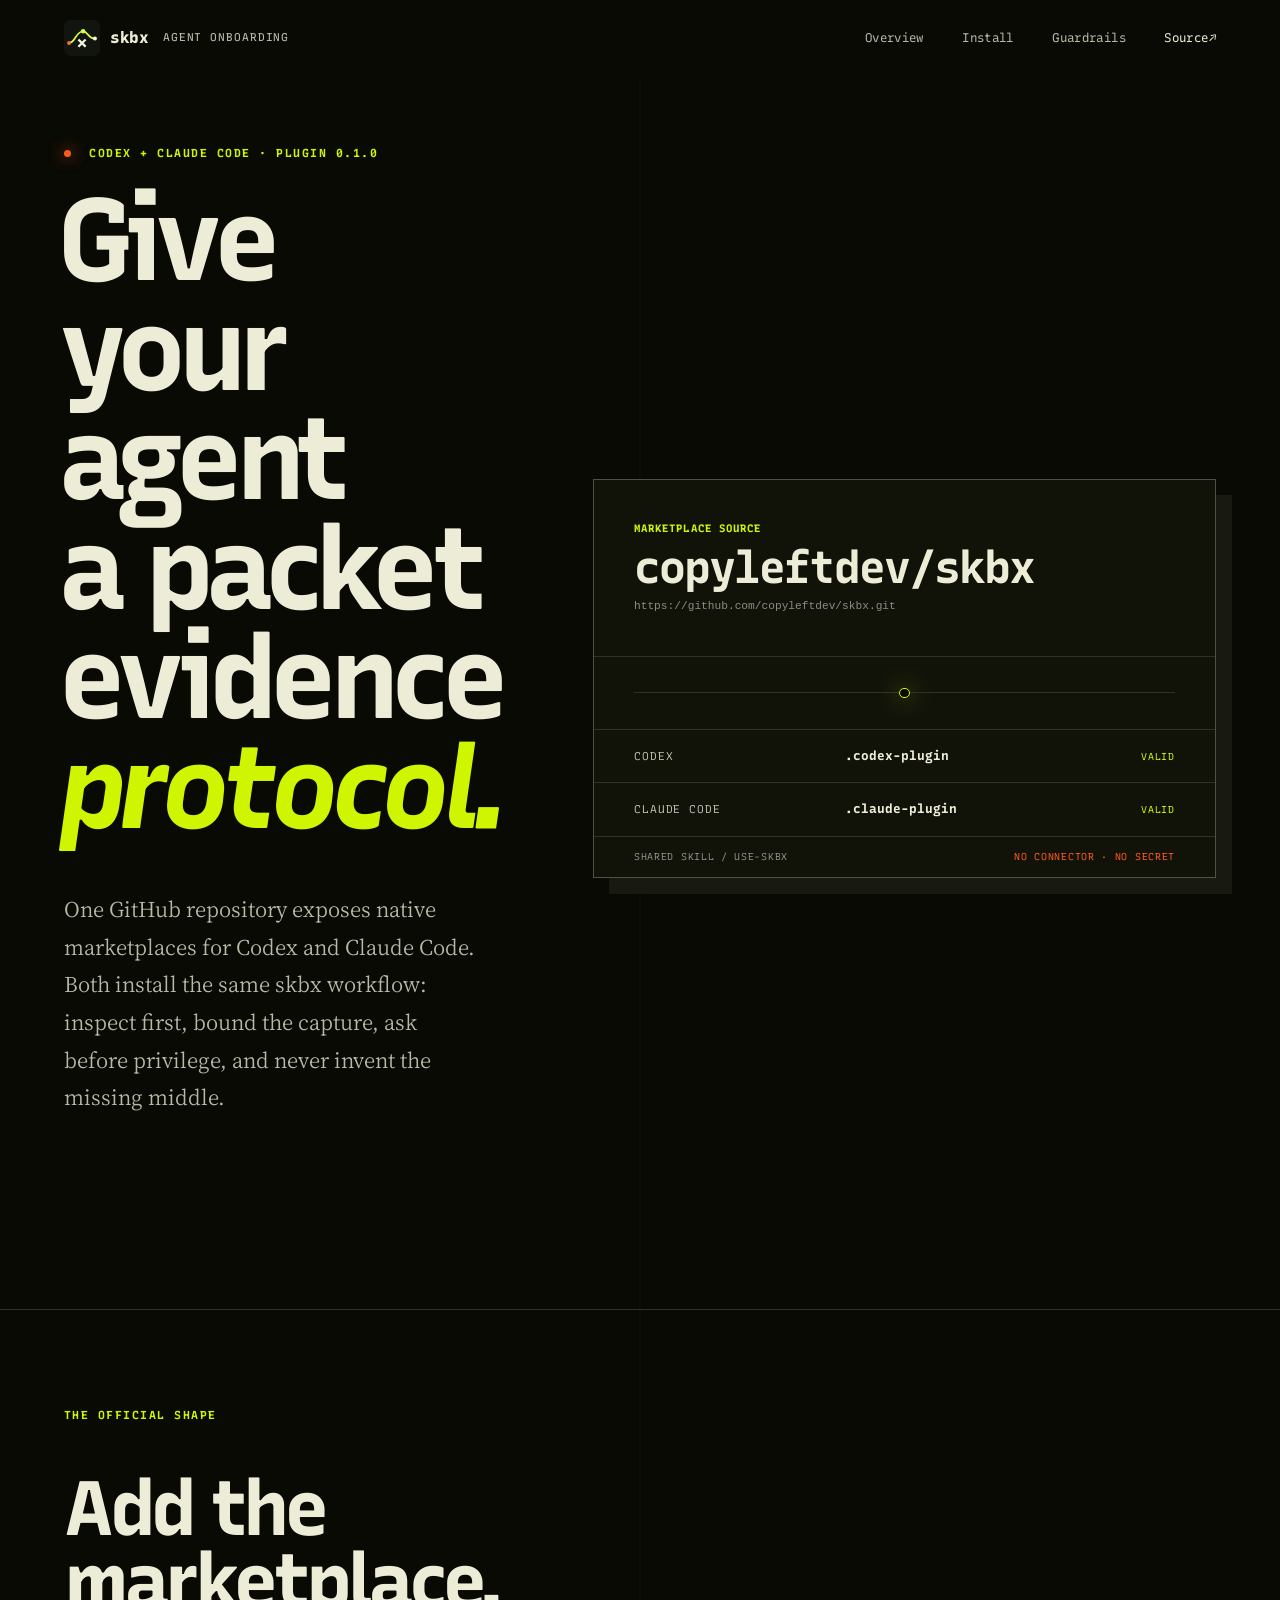
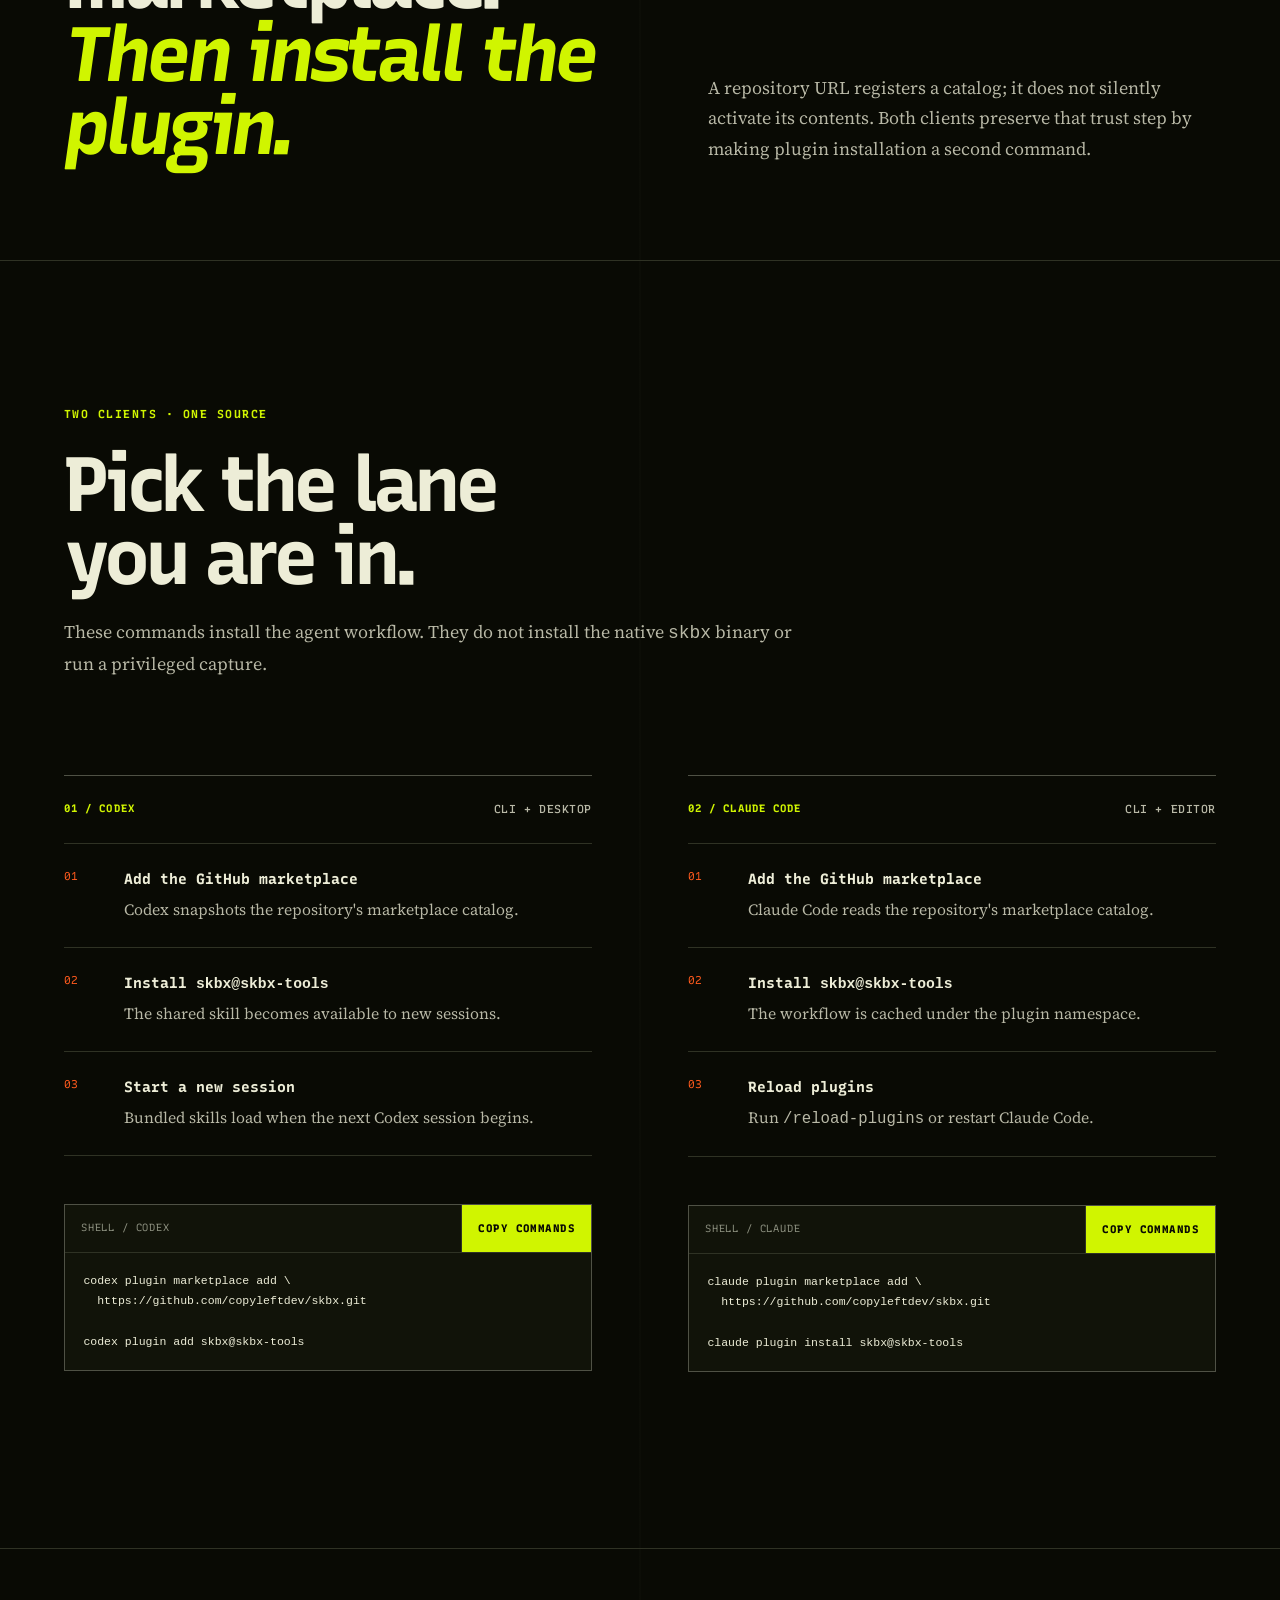
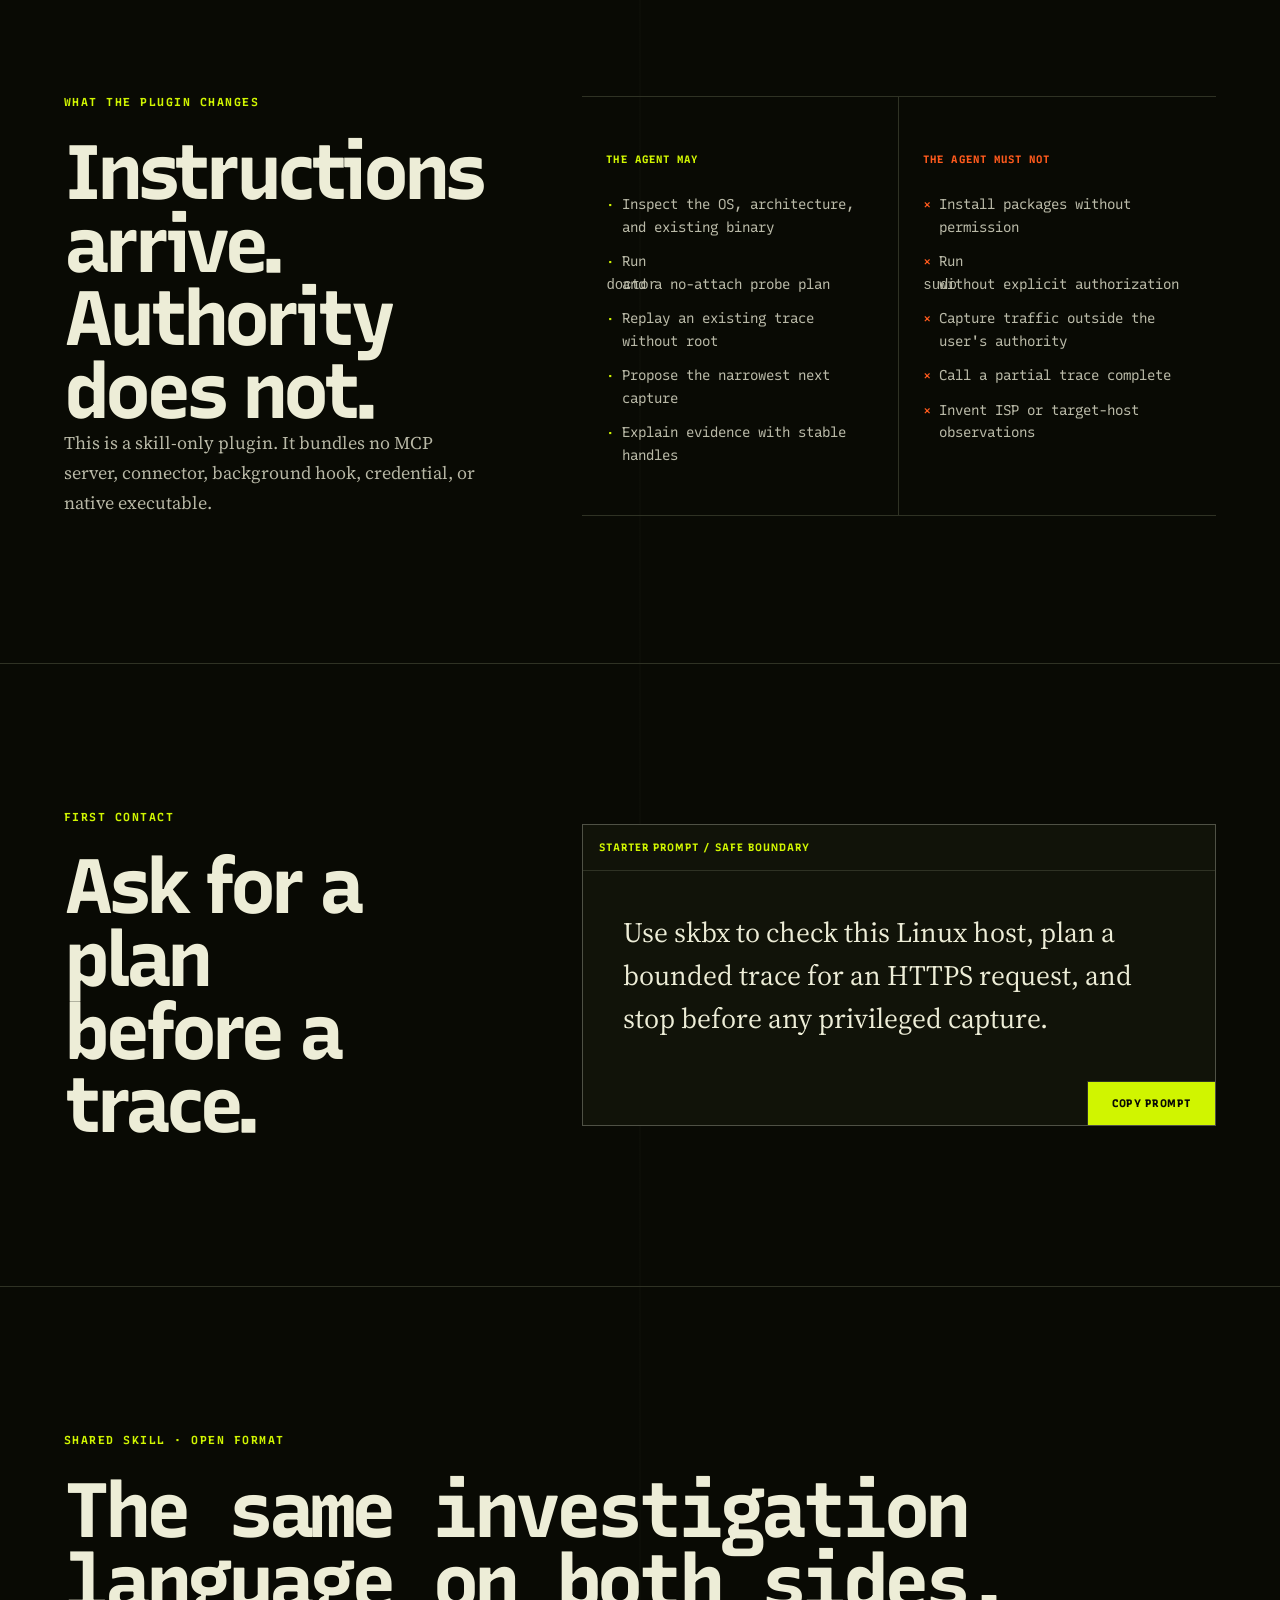
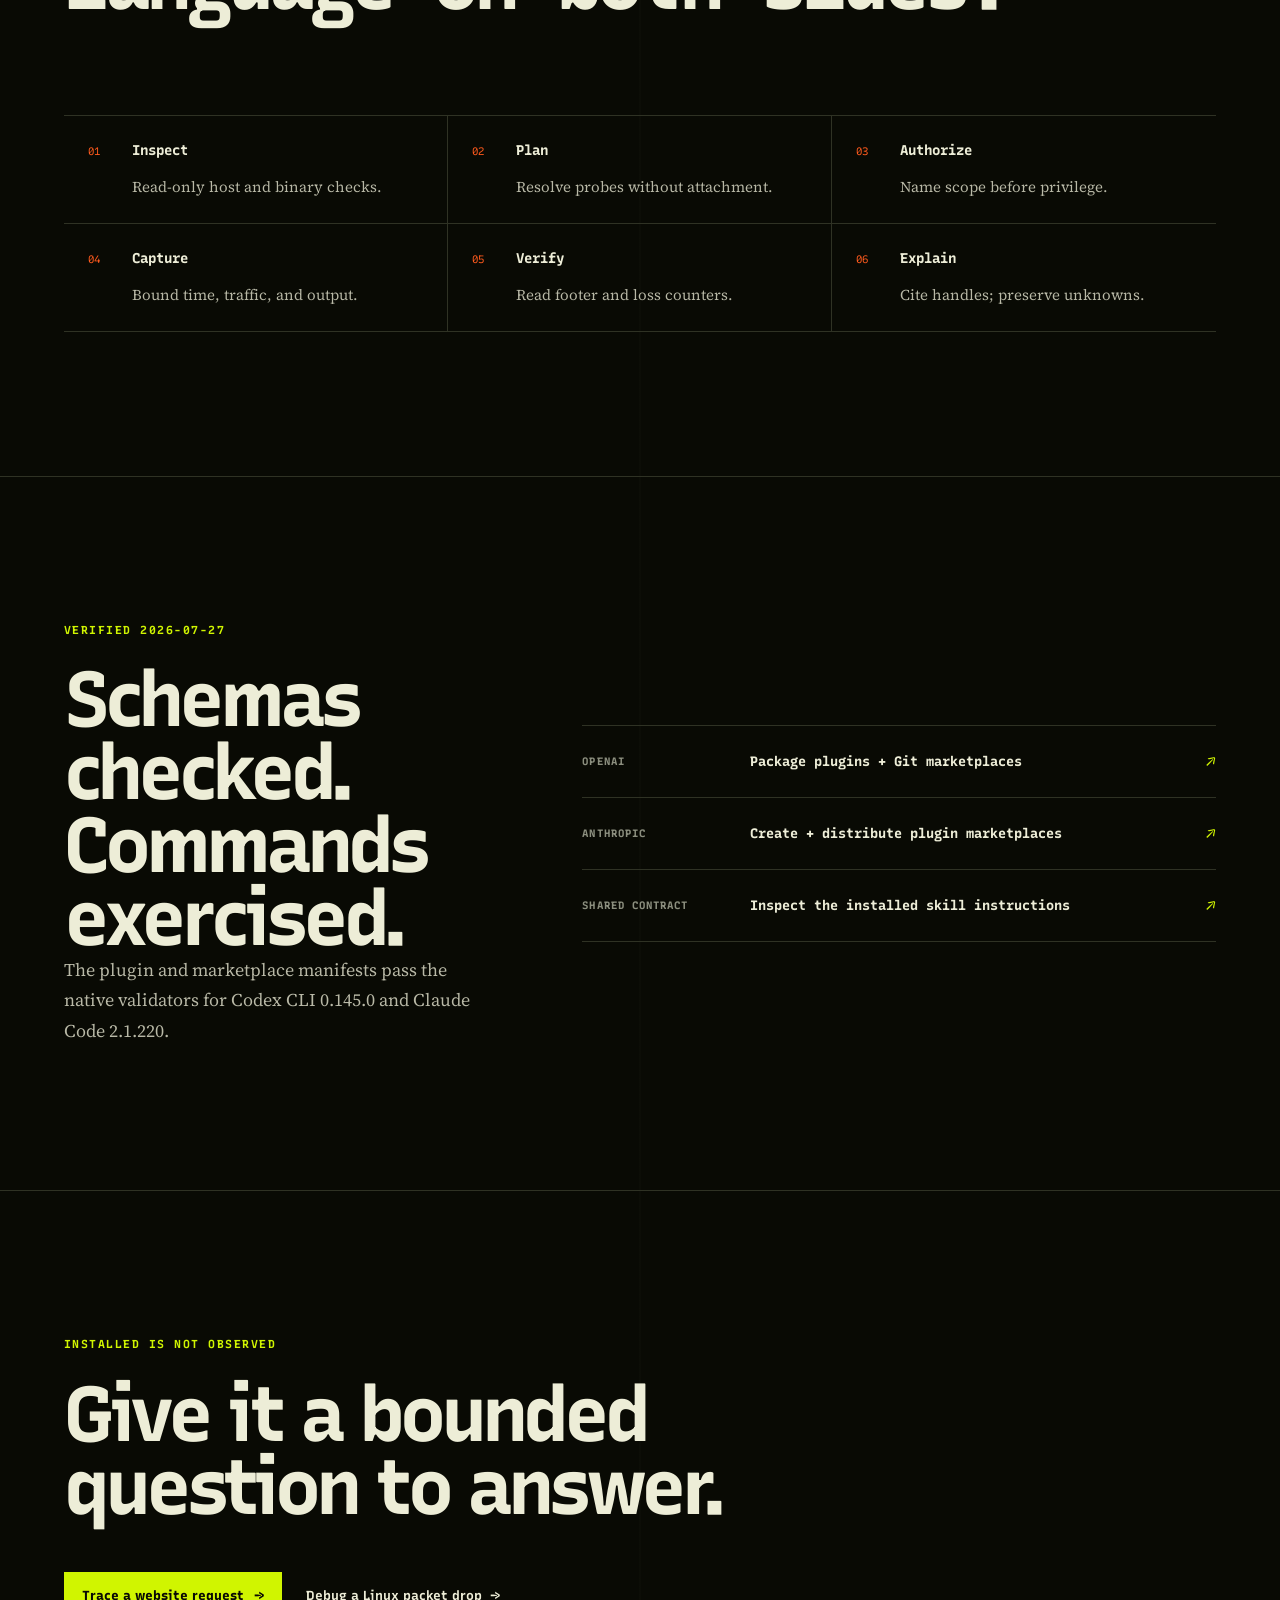
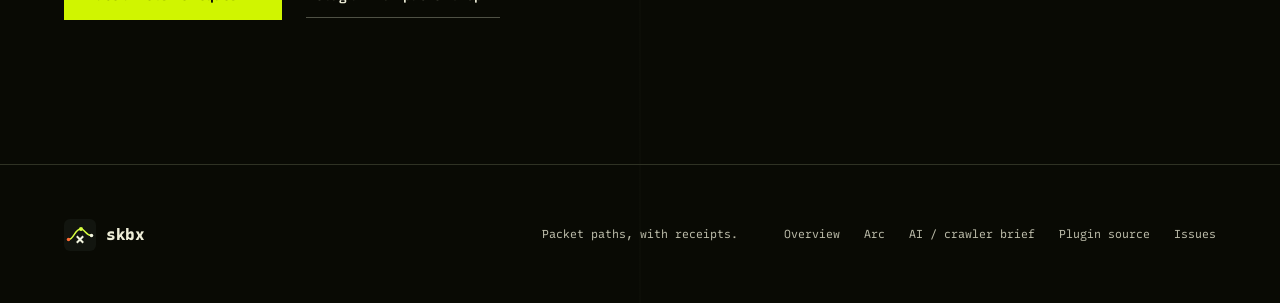
==== docs/agents.html @ 9c994c91 "Add Codex and Claude agent onboarding" ====
<!DOCTYPE html>
<html lang="en">
<head>
  <meta charset="utf-8">
  <meta name="viewport" content="width=device-width, initial-scale=1, viewport-fit=cover">
  <meta name="theme-color" content="#12150f">
  <meta name="description" content="Install the skbx packet-evidence plugin for Codex or Claude Code from one GitHub marketplace, then give your agent a safe Linux packet-tracing workflow.">
  <meta name="robots" content="index, follow, max-image-preview:large, max-snippet:-1, max-video-preview:-1">
  <meta name="author" content="copyleftdev">
  <meta property="og:title" content="Install skbx for Codex and Claude Code">
  <meta property="og:description" content="One GitHub source, two verified plugin manifests, and one rule: AI explains packet evidence—it never invents it.">
  <meta property="og:type" content="website">
  <meta property="og:url" content="https://copyleftdev.github.io/skbx/agents.html">
  <meta property="og:site_name" content="skbx">
  <meta property="og:locale" content="en_US">
  <meta property="og:image" content="https://copyleftdev.github.io/skbx/assets/skbx-social-card.png">
  <meta property="og:image:width" content="1200">
  <meta property="og:image:height" content="630">
  <meta property="og:image:alt" content="skbx packet flight recorder route through Linux kernel hooks">
  <meta name="twitter:card" content="summary_large_image">
  <meta name="twitter:title" content="Install skbx for Codex and Claude Code">
  <meta name="twitter:description" content="Give your coding agent a bounded, evidence-first Linux packet tracing workflow.">
  <meta name="twitter:image" content="https://copyleftdev.github.io/skbx/assets/skbx-social-card.png">
  <meta name="twitter:image:alt" content="skbx packet flight recorder route through Linux kernel hooks">
  <link rel="canonical" href="https://copyleftdev.github.io/skbx/agents.html">
  <link rel="icon" href="assets/skbx-flight-mark.svg" type="image/svg+xml">
  <link rel="preconnect" href="https://fonts.googleapis.com">
  <link rel="preconnect" href="https://fonts.gstatic.com" crossorigin>
  <link rel="preload" as="style" href="https://fonts.googleapis.com/css2?family=Recursive:slnt,wght@-15..0,300..1000&amp;family=Source+Serif+4:opsz,wght@8..60,300..900&amp;display=swap">
  <link href="https://fonts.googleapis.com/css2?family=Recursive:slnt,wght@-15..0,300..1000&amp;family=Source+Serif+4:opsz,wght@8..60,300..900&amp;display=swap" rel="stylesheet" media="print" onload="this.media='all'">
  <noscript><link href="https://fonts.googleapis.com/css2?family=Recursive:slnt,wght@-15..0,300..1000&amp;family=Source+Serif+4:opsz,wght@8..60,300..900&amp;display=swap" rel="stylesheet"></noscript>
  <link rel="stylesheet" href="styles.css">
  <script src="site.js" defer></script>
  <script type="application/ld+json">
  {
    "@context": "https://schema.org",
    "@graph": [
      {
        "@type": "WebPage",
        "@id": "https://copyleftdev.github.io/skbx/agents.html#webpage",
        "url": "https://copyleftdev.github.io/skbx/agents.html",
        "name": "Install skbx for Codex and Claude Code",
        "description": "Official onboarding commands for installing the skbx evidence-first Linux packet tracing plugin from its GitHub marketplace.",
        "inLanguage": "en",
        "isPartOf": {
          "@id": "https://copyleftdev.github.io/skbx/#webpage"
        },
        "about": {
          "@id": "https://copyleftdev.github.io/skbx/agents.html#plugin"
        }
      },
      {
        "@type": ["SoftwareApplication", "SoftwareSourceCode"],
        "@id": "https://copyleftdev.github.io/skbx/agents.html#plugin",
        "name": "skbx agent plugin",
        "softwareVersion": "0.1.0",
        "applicationCategory": "DeveloperApplication",
        "applicationSubCategory": "Agent skill for Linux packet-path investigation",
        "operatingSystem": "Codex CLI or Claude Code",
        "codeRepository": "https://github.com/copyleftdev/skbx",
        "downloadUrl": "https://github.com/copyleftdev/skbx",
        "installUrl": "https://copyleftdev.github.io/skbx/agents.html#install",
        "license": "https://github.com/copyleftdev/skbx/blob/main/LICENSE",
        "isAccessibleForFree": true,
        "description": "A shared agent skill packaged with native Codex and Claude Code plugin manifests. It guides safe skbx installation, preflight, bounded capture, reliability review, replay, and evidence explanation.",
        "featureList": [
          "Codex marketplace manifest",
          "Claude Code marketplace manifest",
          "Shared open-format agent skill",
          "Read-only host preflight before installation or attachment",
          "Explicit approval before privileged packet capture",
          "Observed, correlated, candidate, and unknown evidence language"
        ]
      },
      {
        "@type": "BreadcrumbList",
        "itemListElement": [
          {
            "@type": "ListItem",
            "position": 1,
            "name": "skbx",
            "item": "https://copyleftdev.github.io/skbx/"
          },
          {
            "@type": "ListItem",
            "position": 2,
            "name": "Agent onboarding",
            "item": "https://copyleftdev.github.io/skbx/agents.html"
          }
        ]
      }
    ]
  }
  </script>
  <title>Install skbx for Codex and Claude Code</title>
</head>
<body class="onboard-page">
  <a class="skip-link" href="#onboard-main">Skip to agent onboarding</a>

  <header class="site-header onboard-header" data-header>
    <a class="brand" href="./">
      <img src="assets/skbx-flight-mark.svg" alt="" width="36" height="36">
      <span>skbx</span>
      <span class="brand-state">agent onboarding</span>
    </a>
    <nav aria-label="Agent onboarding navigation">
      <a href="./">Overview</a>
      <a href="#install">Install</a>
      <a href="#guardrails">Guardrails</a>
      <a class="nav-github" href="https://github.com/copyleftdev/skbx/tree/main/plugins/skbx">Source <span aria-hidden="true">↗</span></a>
    </nav>
  </header>

  <main id="onboard-main">
    <section class="onboard-hero" aria-labelledby="onboard-title">
      <div class="onboard-hero-copy">
        <p class="eyebrow reveal" style="--i: 0">
          <span class="signal-dot"></span>
          Codex + Claude Code · plugin 0.1.0
        </p>
        <h1 id="onboard-title" class="reveal" style="--i: 1">
          Give your agent<br>
          a packet evidence<br>
          <em>protocol.</em>
        </h1>
        <p class="onboard-deck reveal" style="--i: 2">
          One GitHub repository exposes native marketplaces for Codex and
          Claude Code. Both install the same skbx workflow: inspect first,
          bound the capture, ask before privilege, and never invent the
          missing middle.
        </p>
        <div class="onboard-hero-actions reveal" style="--i: 3">
          <a class="primary-link" href="#install">Choose your agent <span aria-hidden="true">↓</span></a>
          <a class="text-link" href="#verified">See what was verified <span aria-hidden="true">→</span></a>
        </div>
      </div>

      <div class="agent-handshake reveal" style="--i: 4" aria-label="Plugin route from GitHub to Codex and Claude Code">
        <div class="handshake-source">
          <span>MARKETPLACE SOURCE</span>
          <strong>copyleftdev/skbx</strong>
          <code>https://github.com/copyleftdev/skbx.git</code>
        </div>
        <div class="handshake-route" aria-hidden="true">
          <span></span>
          <i></i>
          <span></span>
        </div>
        <div class="handshake-targets">
          <div>
            <span>CODEX</span>
            <strong>.codex-plugin</strong>
            <small>VALID</small>
          </div>
          <div>
            <span>CLAUDE CODE</span>
            <strong>.claude-plugin</strong>
            <small>VALID</small>
          </div>
        </div>
        <footer>
          <span>shared skill / use-skbx</span>
          <span>no connector · no secret</span>
        </footer>
      </div>
    </section>

    <section class="onboard-verdict" aria-labelledby="onboard-verdict-title">
      <p class="section-kicker">The official shape</p>
      <h2 id="onboard-verdict-title">Add the marketplace.<br><em>Then install the plugin.</em></h2>
      <p>
        A repository URL registers a catalog; it does not silently activate
        its contents. Both clients preserve that trust step by making plugin
        installation a second command.
      </p>
    </section>

    <section class="onboard-install" id="install" aria-labelledby="onboard-install-title">
      <header>
        <p class="section-kicker">Two clients · one source</p>
        <h2 id="onboard-install-title">Pick the lane<br>you are in.</h2>
        <p>
          These commands install the agent workflow. They do not install the
          native <code>skbx</code> binary or run a privileged capture.
        </p>
      </header>

      <div class="agent-lanes">
        <article class="agent-lane">
          <div class="agent-lane-head">
            <span>01 / CODEX</span>
            <strong>CLI + desktop</strong>
          </div>
          <ol>
            <li>
              <span>01</span>
              <div>
                <strong>Add the GitHub marketplace</strong>
                <p>Codex snapshots the repository's marketplace catalog.</p>
              </div>
            </li>
            <li>
              <span>02</span>
              <div>
                <strong>Install <code>skbx@skbx-tools</code></strong>
                <p>The shared skill becomes available to new sessions.</p>
              </div>
            </li>
            <li>
              <span>03</span>
              <div>
                <strong>Start a new session</strong>
                <p>Bundled skills load when the next Codex session begins.</p>
              </div>
            </li>
          </ol>
          <div class="agent-install-command">
            <div>
              <span>shell / codex</span>
              <button type="button"
                data-copy="codex plugin marketplace add https://github.com/copyleftdev/skbx.git&#10;codex plugin add skbx@skbx-tools"
                data-copy-success="Codex plugin commands copied."
                aria-label="Copy Codex plugin install commands">Copy commands</button>
            </div>
            <pre><code>codex plugin marketplace add \
  https://github.com/copyleftdev/skbx.git

codex plugin add skbx@skbx-tools</code></pre>
          </div>
        </article>

        <article class="agent-lane">
          <div class="agent-lane-head">
            <span>02 / CLAUDE CODE</span>
            <strong>CLI + editor</strong>
          </div>
          <ol>
            <li>
              <span>01</span>
              <div>
                <strong>Add the GitHub marketplace</strong>
                <p>Claude Code reads the repository's marketplace catalog.</p>
              </div>
            </li>
            <li>
              <span>02</span>
              <div>
                <strong>Install <code>skbx@skbx-tools</code></strong>
                <p>The workflow is cached under the plugin namespace.</p>
              </div>
            </li>
            <li>
              <span>03</span>
              <div>
                <strong>Reload plugins</strong>
                <p>Run <code>/reload-plugins</code> or restart Claude Code.</p>
              </div>
            </li>
          </ol>
          <div class="agent-install-command">
            <div>
              <span>shell / claude</span>
              <button type="button"
                data-copy="claude plugin marketplace add https://github.com/copyleftdev/skbx.git&#10;claude plugin install skbx@skbx-tools"
                data-copy-success="Claude Code plugin commands copied."
                aria-label="Copy Claude Code plugin install commands">Copy commands</button>
            </div>
            <pre><code>claude plugin marketplace add \
  https://github.com/copyleftdev/skbx.git

claude plugin install skbx@skbx-tools</code></pre>
          </div>
        </article>
      </div>
      <p id="copy-status" class="copy-status" role="status" aria-live="polite"></p>
    </section>

    <section class="onboard-boundary" id="guardrails" aria-labelledby="onboard-boundary-title">
      <div>
        <p class="section-kicker">What the plugin changes</p>
        <h2 id="onboard-boundary-title">Instructions arrive.<br>Authority does not.</h2>
        <p>
          This is a skill-only plugin. It bundles no MCP server, connector,
          background hook, credential, or native executable.
        </p>
      </div>
      <div class="onboard-boundary-ledger">
        <article>
          <span>THE AGENT MAY</span>
          <ul>
            <li>Inspect the OS, architecture, and existing binary</li>
            <li>Run <code>doctor</code> and a no-attach probe plan</li>
            <li>Replay an existing trace without root</li>
            <li>Propose the narrowest next capture</li>
            <li>Explain evidence with stable handles</li>
          </ul>
        </article>
        <article>
          <span>THE AGENT MUST NOT</span>
          <ul>
            <li>Install packages without permission</li>
            <li>Run <code>sudo</code> without explicit authorization</li>
            <li>Capture traffic outside the user's authority</li>
            <li>Call a partial trace complete</li>
            <li>Invent ISP or target-host observations</li>
          </ul>
        </article>
      </div>
    </section>

    <section class="onboard-first-prompt" aria-labelledby="onboard-prompt-title">
      <div>
        <p class="section-kicker">First contact</p>
        <h2 id="onboard-prompt-title">Ask for a plan<br>before a trace.</h2>
      </div>
      <div class="prompt-receipt">
        <span>starter prompt / safe boundary</span>
        <blockquote>
          Use skbx to check this Linux host, plan a bounded trace for an HTTPS
          request, and stop before any privileged capture.
        </blockquote>
        <button type="button"
          data-copy="Use skbx to check this Linux host, plan a bounded trace for an HTTPS request, and stop before any privileged capture."
          data-copy-success="Starter prompt copied."
          aria-label="Copy the safe skbx starter prompt">Copy prompt</button>
      </div>
    </section>

    <section class="onboard-protocol" aria-labelledby="onboard-protocol-title">
      <header>
        <p class="section-kicker">Shared skill · open format</p>
        <h2 id="onboard-protocol-title">The same investigation<br>language on both sides.</h2>
      </header>
      <ol>
        <li><span>01</span><strong>Inspect</strong><p>Read-only host and binary checks.</p></li>
        <li><span>02</span><strong>Plan</strong><p>Resolve probes without attachment.</p></li>
        <li><span>03</span><strong>Authorize</strong><p>Name scope before privilege.</p></li>
        <li><span>04</span><strong>Capture</strong><p>Bound time, traffic, and output.</p></li>
        <li><span>05</span><strong>Verify</strong><p>Read footer and loss counters.</p></li>
        <li><span>06</span><strong>Explain</strong><p>Cite handles; preserve unknowns.</p></li>
      </ol>
    </section>

    <section class="onboard-verified" id="verified" aria-labelledby="onboard-verified-title">
      <div>
        <p class="section-kicker">Verified 2026-07-27</p>
        <h2 id="onboard-verified-title">Schemas checked.<br>Commands exercised.</h2>
        <p>
          The plugin and marketplace manifests pass the native validators for
          Codex CLI 0.145.0 and Claude Code 2.1.220.
        </p>
      </div>
      <div class="verification-register">
        <a href="https://developers.openai.com/plugins/build/plugins">
          <span>OPENAI</span>
          <strong>Package plugins + Git marketplaces</strong>
          <span aria-hidden="true">↗</span>
        </a>
        <a href="https://code.claude.com/docs/en/plugin-marketplaces">
          <span>ANTHROPIC</span>
          <strong>Create + distribute plugin marketplaces</strong>
          <span aria-hidden="true">↗</span>
        </a>
        <a href="https://github.com/copyleftdev/skbx/blob/main/plugins/skbx/skills/use-skbx/SKILL.md">
          <span>SHARED CONTRACT</span>
          <strong>Inspect the installed skill instructions</strong>
          <span aria-hidden="true">↗</span>
        </a>
      </div>
    </section>

    <section class="onboard-next" aria-labelledby="onboard-next-title">
      <p class="section-kicker">Installed is not observed</p>
      <h2 id="onboard-next-title">Give it a bounded<br>question to answer.</h2>
      <div>
        <a class="primary-link" href="guides/trace-a-website-request.html">Trace a website request <span aria-hidden="true">→</span></a>
        <a class="text-link" href="guides/debug-linux-packet-drops.html">Debug a Linux packet drop <span aria-hidden="true">→</span></a>
      </div>
    </section>
  </main>

  <footer class="site-footer">
    <a class="brand footer-brand" href="./">
      <img src="assets/skbx-flight-mark.svg" alt="" width="32" height="32">
      <span>skbx</span>
    </a>
    <p>Packet paths, with receipts.</p>
    <div>
      <a href="./">Overview</a>
      <a href="arc.html">Arc</a>
      <a href="llms.txt">AI / crawler brief</a>
      <a href="https://github.com/copyleftdev/skbx/tree/main/plugins/skbx">Plugin source</a>
      <a href="https://github.com/copyleftdev/skbx/issues">Issues</a>
    </div>
  </footer>
</body>
</html>
---- docs/styles.css ----
:root {
  color-scheme: dark;
  --ink-950: oklch(14% 0.016 116);
  --ink-900: oklch(18% 0.018 116);
  --ink-850: oklch(21% 0.018 116);
  --ink-800: oklch(25% 0.018 116);
  --ink-650: oklch(43% 0.02 116);
  --ink-500: oklch(64% 0.024 116);
  --paper-300: oklch(78% 0.025 106);
  --paper-100: oklch(94% 0.028 105);
  --phosphor: oklch(91% 0.22 120);
  --phosphor-dim: oklch(63% 0.14 120);
  --flare: oklch(68% 0.21 38);
  --flare-dark: oklch(46% 0.15 38);
  --line: oklch(31% 0.025 116);
  --font: "Recursive", "Arial Narrow", sans-serif;
  --space-xs: 0.5rem;
  --space-sm: 0.75rem;
  --space-md: 1.5rem;
  --space-lg: 3rem;
  --space-xl: 6rem;
  --space-2xl: 9rem;
  --page: clamp(1.25rem, 5vw, 5.5rem);
  --max: 96rem;
  --ease-out: cubic-bezier(0.16, 1, 0.3, 1);
  --ease-in-out: cubic-bezier(0.65, 0, 0.35, 1);
  --duration-fast: 140ms;
  --duration-med: 280ms;
  --duration-long: 700ms;
  --z-header: 20;
}

* {
  box-sizing: border-box;
}

html {
  scroll-behavior: smooth;
  scrollbar-color: var(--phosphor-dim) var(--ink-950);
}

body {
  margin: 0;
  overflow-x: hidden;
  background: var(--ink-950);
  color: var(--paper-100);
  font-family: var(--font);
  font-size: 1rem;
  font-weight: 390;
  font-kerning: normal;
  line-height: 1.6;
}

::selection {
  color: var(--ink-950);
  background: var(--phosphor);
}

a {
  color: inherit;
  text-decoration: none;
}

button,
input {
  font: inherit;
}

button {
  color: inherit;
}

code,
pre,
.eyebrow,
.section-kicker,
.step-number,
.incident-meta,
.hero-index,
.hero-telemetry,
.site-header,
.site-footer,
.agent-prompt,
.guide-breadcrumb,
.guide-facts,
.guide-reviewed,
.guide-toc,
.guide-step,
.guide-route,
.guide-code-block,
.guide-code-toolbar,
.field-guide-index,
.field-guide-terms,
.field-guide-list,
.truth-map,
.evidence-ledger,
.timing-ruler,
.decision-ledger,
.visibility-matrix,
.agent-handshake,
.agent-lanes,
.onboard-boundary-ledger,
.onboard-protocol,
.verification-register {
  font-variation-settings: "MONO" 1, "CASL" 0;
  font-variant-ligatures: none;
}

.skip-link {
  position: fixed;
  top: 0.75rem;
  left: 0.75rem;
  z-index: 100;
  padding: 0.75rem 1rem;
  transform: translateY(-150%);
  background: var(--phosphor);
  color: var(--ink-950);
  font-weight: 700;
  transition: transform var(--duration-med) var(--ease-out);
}

.skip-link:focus {
  transform: translateY(0);
}

:focus-visible {
  outline: 2px solid var(--phosphor);
  outline-offset: 4px;
}

.site-header {
  position: fixed;
  z-index: var(--z-header);
  top: 0;
  left: 0;
  display: flex;
  width: 100%;
  align-items: center;
  justify-content: space-between;
  gap: var(--space-md);
  padding: 1rem var(--page);
  border-bottom: 1px solid transparent;
  background: linear-gradient(to bottom, var(--ink-950), transparent);
  font-size: 0.78rem;
  letter-spacing: 0.03em;
  transition: background var(--duration-med), border-color var(--duration-med);
}

.site-header.is-scrolled {
  border-color: var(--line);
  background: var(--ink-950);
}

.brand {
  display: inline-flex;
  min-height: 44px;
  align-items: center;
  gap: 0.65rem;
  font-size: 1rem;
  font-weight: 800;
  letter-spacing: -0.03em;
}

.brand img {
  display: block;
}

.brand-state {
  margin-left: 0.25rem;
  color: var(--paper-300);
  font-size: 0.7rem;
  font-weight: 430;
  letter-spacing: 0.08em;
  text-transform: uppercase;
}

.site-header nav {
  display: flex;
  align-items: center;
  gap: clamp(1rem, 3vw, 2.5rem);
}

.site-header nav a {
  display: none;
  min-height: 44px;
  align-items: center;
  color: var(--paper-300);
  transition: color var(--duration-fast);
}

.site-header nav .nav-github {
  display: inline-flex;
  color: var(--paper-100);
}

@media (hover: hover) {
  .site-header nav a:hover,
  .text-link:hover {
    color: var(--phosphor);
  }
}

.hero {
  position: relative;
  display: grid;
  min-height: 100svh;
  align-items: end;
  overflow: clip;
  padding: clamp(8rem, 16vh, 11rem) var(--page) clamp(3rem, 7vh, 5.5rem);
  isolation: isolate;
}

#trace-field,
.hero-grid {
  position: absolute;
  inset: 0;
  width: 100%;
  height: 100%;
}

#trace-field {
  z-index: -2;
  opacity: 0.8;
}

.hero-grid {
  z-index: -1;
  background-image:
    linear-gradient(to right, color-mix(in oklch, var(--line) 42%, transparent) 1px, transparent 1px),
    linear-gradient(to bottom, color-mix(in oklch, var(--line) 28%, transparent) 1px, transparent 1px);
  background-size: clamp(3rem, 6vw, 6rem) clamp(3rem, 6vw, 6rem);
  mask-image: linear-gradient(to right, black, transparent 82%);
}

.hero::after {
  position: absolute;
  z-index: -1;
  inset: auto 0 0;
  height: 35%;
  background: linear-gradient(to bottom, transparent, var(--ink-950));
  content: "";
  pointer-events: none;
}

.hero-copy {
  max-width: 63rem;
}

.eyebrow,
.section-kicker {
  margin: 0 0 var(--space-md);
  color: var(--phosphor);
  font-size: 0.72rem;
  font-weight: 650;
  letter-spacing: 0.13em;
  text-transform: uppercase;
}

.signal-dot {
  display: inline-block;
  width: 0.45rem;
  height: 0.45rem;
  margin-right: 0.6rem;
  border-radius: 50%;
  background: var(--flare);
  box-shadow: 0 0 1rem var(--flare);
  animation: signal 1.8s var(--ease-in-out) infinite;
}

@keyframes signal {
  50% { opacity: 0.35; transform: scale(0.78); }
}

h1,
h2,
h3,
p {
  text-wrap: pretty;
}

h1,
h2,
h3 {
  margin: 0;
  font-weight: 730;
  line-height: 0.95;
}

h1 {
  max-width: 13ch;
  margin-left: -0.055em;
  font-size: clamp(3.35rem, 10.5vw, 9.6rem);
  letter-spacing: -0.072em;
}

h1 em {
  color: var(--phosphor);
  font-style: normal;
  font-variation-settings: "slnt" -8;
}

.hero-lede {
  max-width: 42rem;
  margin: var(--space-lg) 0 0;
  color: var(--paper-300);
  font-size: clamp(1rem, 1.55vw, 1.3rem);
  line-height: 1.65;
}

.hero-actions {
  display: flex;
  flex-wrap: wrap;
  align-items: center;
  gap: var(--space-md);
  margin-top: var(--space-lg);
}

.command-copy {
  display: grid;
  grid-template-columns: auto minmax(0, 1fr) auto;
  min-height: 52px;
  align-items: center;
  gap: 0.75rem;
  padding: 0.25rem 0.35rem 0.25rem 1rem;
  border: 1px solid var(--ink-650);
  border-radius: 0;
  background: var(--ink-900);
  cursor: pointer;
  text-align: left;
  transition: border-color var(--duration-fast), transform var(--duration-fast);
}

.command-copy .prompt,
.install-command code span {
  color: var(--flare);
}

.command-copy code {
  overflow: hidden;
  font-size: 0.76rem;
  text-overflow: ellipsis;
  white-space: nowrap;
}

.copy-label,
.install-command button {
  min-height: 42px;
  padding: 0.7rem 0.85rem;
  border: 0;
  background: var(--phosphor);
  color: var(--ink-950);
  font-size: 0.7rem;
  font-weight: 780;
  letter-spacing: 0.04em;
  text-transform: uppercase;
}

.command-copy:active,
.install-command button:active {
  transform: scale(0.98);
}

@media (hover: hover) {
  .command-copy:hover {
    border-color: var(--phosphor);
    transform: translateY(-2px);
  }
}

.text-link {
  display: inline-flex;
  min-height: 44px;
  align-items: center;
  gap: 0.45rem;
  border-bottom: 1px solid var(--ink-650);
  font-size: 0.82rem;
  font-weight: 650;
  transition: color var(--duration-fast), border-color var(--duration-fast);
}

.copy-status {
  min-height: 1.5rem;
  margin: 0.5rem 0 0;
  color: var(--phosphor);
  font-size: 0.75rem;
}

.hero-telemetry {
  width: min(100%, 31rem);
  margin-top: var(--space-lg);
  border-top: 1px solid var(--ink-650);
  border-bottom: 1px solid var(--ink-650);
  background: var(--ink-900);
  color: var(--paper-300);
  font-size: 0.66rem;
}

.telemetry-head,
.hero-telemetry footer {
  display: flex;
  justify-content: space-between;
  gap: 1rem;
  padding: 0.75rem 0.9rem;
  color: var(--paper-300);
  letter-spacing: 0.07em;
  text-transform: uppercase;
}

.telemetry-head {
  border-bottom: 1px solid var(--line);
}

.recording {
  color: var(--flare);
}

.recording i {
  display: inline-block;
  width: 0.45rem;
  height: 0.45rem;
  margin-right: 0.35rem;
  border-radius: 50%;
  background: currentColor;
}

.hero-telemetry ol {
  margin: 0;
  padding: 0.65rem 0;
  list-style: none;
}

.hero-telemetry li {
  display: grid;
  grid-template-columns: 4.3rem 3.8rem minmax(0, 1fr);
  gap: 0.5rem;
  padding: 0.38rem 0.9rem;
}

.hero-telemetry time {
  color: var(--ink-650);
}

.hero-telemetry strong {
  overflow: hidden;
  color: var(--paper-100);
  font-weight: 520;
  text-overflow: ellipsis;
}

.hero-telemetry .trace-drop strong {
  color: var(--flare);
}

.hero-telemetry footer {
  border-top: 1px solid var(--line);
  color: var(--phosphor-dim);
}

.hero-index {
  position: absolute;
  right: var(--page);
  bottom: clamp(3rem, 7vh, 5.5rem);
  display: none;
  color: var(--ink-650);
  font-size: 0.65rem;
  letter-spacing: 0.1em;
  text-align: right;
  writing-mode: vertical-rl;
}

.hero-index span:first-child {
  margin-bottom: 1rem;
  color: var(--phosphor);
  font-size: 1.6rem;
}

.reveal {
  animation: reveal-up var(--duration-long) var(--ease-out) both;
  animation-delay: calc(var(--i, 0) * 80ms + 100ms);
}

@keyframes reveal-up {
  from { opacity: 0; transform: translateY(1.5rem); }
  to { opacity: 1; transform: translateY(0); }
}

.incident,
.contract,
.reliability,
.arc-brief,
.field-guide,
.agent-contract,
.install,
.site-footer {
  width: min(100%, var(--max));
  margin-inline: auto;
  padding-inline: var(--page);
}

.incident {
  display: grid;
  gap: var(--space-lg);
  padding-block: var(--space-xl);
  border-top: 1px solid var(--line);
  border-bottom: 1px solid var(--line);
}

.incident-meta {
  display: flex;
  flex-direction: column;
  gap: 0.35rem;
  color: var(--ink-500);
  font-size: 0.68rem;
  letter-spacing: 0.06em;
  text-transform: uppercase;
}

.incident-statement h2,
.flight-intro h2,
.contract-heading h2,
.reliability-copy h2,
.arc-brief h2,
.field-guide h2,
.agent-contract h2,
.install h2 {
  margin-left: -0.04em;
  font-size: clamp(2.7rem, 7vw, 6.8rem);
  letter-spacing: -0.06em;
}

.incident-statement > p:last-child,
.contract-heading > p:last-child,
.agent-contract > div > p {
  max-width: 38rem;
  margin: var(--space-md) 0 0;
  color: var(--paper-300);
}

.incident-verdict {
  align-self: end;
  padding-top: var(--space-md);
  border-top: 1px solid var(--line);
}

.incident-verdict span {
  display: block;
  color: var(--ink-500);
  font-size: 0.68rem;
  letter-spacing: 0.08em;
  text-transform: uppercase;
}

.incident-verdict strong {
  display: block;
  margin-top: 0.35rem;
  color: var(--flare);
  font-size: clamp(1.4rem, 3vw, 2.4rem);
  font-weight: 620;
}

.flight {
  --flight-height: 310vh;
  position: relative;
  width: min(100%, var(--max));
  margin-inline: auto;
  padding: var(--space-2xl) var(--page);
}

.flight-intro {
  margin-bottom: var(--space-xl);
}

.flight-layout {
  display: grid;
  gap: var(--space-lg);
}

.flight-visual {
  position: relative;
  display: grid;
  min-height: 28rem;
  place-items: center;
  border-top: 1px solid var(--line);
  border-bottom: 1px solid var(--line);
  background:
    radial-gradient(circle at 30% 35%, color-mix(in oklch, var(--phosphor) 8%, transparent), transparent 30%),
    var(--ink-900);
}

.route-map {
  width: min(100%, 38rem);
  max-height: 42rem;
  overflow: visible;
}

.route-shadow,
.route-line {
  fill: none;
  stroke-linecap: round;
}

.route-shadow {
  stroke: var(--ink-800);
  stroke-width: 5;
}

.route-line {
  stroke: var(--phosphor);
  stroke-dasharray: 0.035 0.025;
  stroke-width: 2;
  opacity: 0.65;
}

.route-packet {
  fill: var(--flare);
  filter: drop-shadow(0 0 0.65rem var(--flare));
}

.map-node circle {
  fill: var(--ink-900);
  stroke: var(--ink-650);
  stroke-width: 2;
}

.map-node path {
  stroke: var(--flare);
  stroke-width: 5;
}

.map-node text {
  fill: var(--paper-300);
  font-family: var(--font);
  font-size: 13px;
  font-variation-settings: "MONO" 1;
  letter-spacing: 0.04em;
}

.map-caption {
  position: absolute;
  right: 1rem;
  bottom: 1rem;
  left: 1rem;
  display: flex;
  justify-content: space-between;
  color: var(--ink-650);
  font-size: 0.65rem;
  font-variation-settings: "MONO" 1;
  letter-spacing: 0.05em;
  text-transform: uppercase;
}

.flight-steps {
  display: grid;
}

.flight-step {
  display: grid;
  min-height: 65vh;
  align-content: center;
  padding-block: var(--space-xl);
  border-bottom: 1px solid var(--line);
  opacity: 1;
  transition: opacity 450ms var(--ease-out), transform 450ms var(--ease-out);
}

.flight-step.is-active {
  opacity: 1;
  transform: translateX(0.5rem);
}

.step-number {
  margin-bottom: var(--space-md);
  color: var(--phosphor);
  font-size: 0.7rem;
  font-weight: 670;
  letter-spacing: 0.12em;
}

.flight-step h3 {
  max-width: 13ch;
  font-size: clamp(2rem, 5vw, 4rem);
  letter-spacing: -0.05em;
}

.flight-step p {
  max-width: 38rem;
  margin: var(--space-md) 0;
  color: var(--paper-300);
}

.flight-step pre {
  max-width: 100%;
  margin: var(--space-sm) 0 0;
  overflow-x: auto;
  color: var(--paper-100);
  font-size: 0.78rem;
}

.flight-step pre::before {
  color: var(--flare);
  content: "$ ";
}

.contract {
  display: grid;
  gap: var(--space-xl);
  padding-block: var(--space-2xl);
  border-top: 1px solid var(--line);
}

.evidence-window {
  align-self: center;
  border: 1px solid var(--ink-650);
  background: var(--ink-900);
  font-size: clamp(0.65rem, 1.15vw, 0.82rem);
  box-shadow: 1.25rem 1.25rem 0 var(--ink-850);
}

.evidence-window header,
.evidence-window footer {
  display: flex;
  align-items: center;
  justify-content: space-between;
  gap: 1rem;
  padding: 0.8rem 1rem;
  color: var(--ink-500);
  font-size: 0.65rem;
  font-variation-settings: "MONO" 1;
  letter-spacing: 0.06em;
  text-transform: uppercase;
}

.evidence-window header {
  border-bottom: 1px solid var(--line);
}

.evidence-window footer {
  border-top: 1px solid var(--line);
}

.evidence-line {
  display: grid;
  grid-template-columns: 2.5rem minmax(0, 1fr);
  min-height: 3rem;
  align-items: center;
  border-bottom: 1px solid var(--line);
}

.evidence-line code {
  overflow-x: auto;
  padding: 0.65rem 1rem;
  white-space: nowrap;
}

.evidence-line code b {
  color: var(--phosphor);
  font-weight: 520;
}

.line-no {
  align-self: stretch;
  padding-top: 0.75rem;
  border-right: 1px solid var(--line);
  color: var(--ink-500);
  font-variation-settings: "MONO" 1;
  text-align: center;
}

.evidence-drop {
  background: var(--flare-dark);
}

.evidence-drop .line-no {
  color: var(--paper-100);
}

.evidence-drop code b {
  color: var(--paper-100);
}

.complete-stamp {
  padding: 0.25rem 0.5rem;
  border: 1px solid var(--phosphor-dim);
  color: var(--phosphor);
  transform: rotate(-1deg);
}

.reliability {
  display: grid;
  gap: var(--space-xl);
  padding-block: var(--space-2xl);
}

.reliability-list {
  border-top: 1px solid var(--line);
}

.reliability-list > div {
  display: grid;
  grid-template-columns: 2rem 1fr;
  gap: var(--space-sm) var(--space-md);
  padding-block: var(--space-lg);
  border-bottom: 1px solid var(--line);
}

.reliability-list > div > span {
  color: var(--flare);
  font-size: 0.7rem;
  font-variation-settings: "MONO" 1;
}

.reliability-list h3 {
  font-size: clamp(1.5rem, 3vw, 2.3rem);
  letter-spacing: -0.04em;
}

.reliability-list p {
  grid-column: 2;
  max-width: 38rem;
  margin: 0;
  color: var(--paper-300);
}

.field-guide {
  display: grid;
  gap: var(--space-xl);
  padding-block: var(--space-2xl);
  border-top: 1px solid var(--line);
  border-bottom: 1px solid var(--line);
}

.field-guide-index {
  position: relative;
  display: grid;
  min-height: 22rem;
  align-content: space-between;
  overflow: hidden;
  padding: var(--space-md);
  border: 1px solid var(--line);
  background:
    linear-gradient(var(--line) 1px, transparent 1px),
    linear-gradient(90deg, var(--line) 1px, transparent 1px),
    var(--ink-900);
  background-size: 3rem 3rem;
  color: var(--ink-500);
  font-size: 0.68rem;
  letter-spacing: 0.08em;
}

.field-guide-index::before {
  position: absolute;
  top: 43%;
  right: -8%;
  left: -8%;
  height: 2px;
  background: var(--phosphor);
  box-shadow: 0 0 1.2rem color-mix(in oklch, var(--phosphor) 45%, transparent);
  content: "";
  transform: rotate(-7deg);
}

.field-guide-index::after {
  position: absolute;
  top: calc(43% - 0.35rem);
  left: 63%;
  width: 0.7rem;
  height: 0.7rem;
  border-radius: 50%;
  background: var(--flare);
  box-shadow: 0 0 1rem var(--flare);
  content: "";
}

.field-guide-index strong {
  justify-self: end;
  color: var(--flare);
  font-size: clamp(1.35rem, 4vw, 2.5rem);
  font-weight: 540;
  letter-spacing: -0.04em;
}

.field-guide-copy {
  display: grid;
  align-content: center;
}

.field-guide-copy > p:not(.section-kicker) {
  max-width: 42rem;
  margin: var(--space-md) 0 0;
  color: var(--paper-300);
}

.field-guide-terms {
  display: flex;
  flex-wrap: wrap;
  gap: 0.45rem;
  margin-block: var(--space-md);
}

.field-guide-terms span {
  padding: 0.35rem 0.55rem;
  border: 1px solid var(--line);
  color: var(--paper-300);
  font-size: 0.66rem;
  letter-spacing: 0.05em;
  text-transform: uppercase;
}

.field-guide-copy .primary-link {
  justify-self: start;
}

.field-guide-list {
  display: grid;
  margin-top: var(--space-lg);
  border-top: 1px solid var(--line);
}

.field-guide-list a {
  display: grid;
  grid-template-columns: 2.2rem minmax(0, 1fr) auto;
  gap: var(--space-sm);
  min-height: 4.75rem;
  align-items: center;
  border-bottom: 1px solid var(--line);
  transition: border-color var(--duration-fast), color var(--duration-fast);
}

.field-guide-list a > span:first-child {
  color: var(--flare);
  font-size: 0.7rem;
}

.field-guide-list a strong {
  color: var(--paper-100);
  font-size: clamp(0.85rem, 1.4vw, 1rem);
  font-weight: 560;
  line-height: 1.35;
}

.field-guide-list a > span:last-child {
  color: var(--phosphor);
}

@media (hover: hover) {
  .field-guide-list a:hover {
    border-color: var(--phosphor-dim);
    color: var(--phosphor);
  }
}

.agent-contract {
  display: grid;
  gap: var(--space-xl);
  padding-block: var(--space-2xl);
  border-top: 1px solid var(--line);
  border-bottom: 1px solid var(--line);
}

.agent-prompt {
  display: flex;
  min-height: 22rem;
  align-items: center;
  justify-content: center;
  gap: 0.6rem;
  overflow: hidden;
  border: 1px solid var(--line);
  background:
    linear-gradient(var(--line) 1px, transparent 1px),
    linear-gradient(90deg, var(--line) 1px, transparent 1px),
    var(--ink-900);
  background-size: 3rem 3rem;
  color: var(--paper-300);
  font-size: clamp(0.72rem, 1.5vw, 1rem);
  white-space: nowrap;
}

.prompt-mark {
  color: var(--phosphor);
}

.cursor {
  width: 0.65em;
  height: 1.2em;
  background: var(--flare);
  animation: cursor 900ms steps(1) infinite;
}

@keyframes cursor {
  50% { opacity: 0; }
}

.agent-contract > div:last-child {
  display: grid;
  align-content: center;
}

.agent-contract .text-link {
  justify-self: start;
  margin-top: var(--space-md);
}

.install {
  position: relative;
  overflow: hidden;
  padding-block: var(--space-2xl);
  text-align: center;
}

.install .section-kicker {
  color: var(--flare);
}

.install h2 {
  font-size: clamp(3.2rem, 9vw, 8.5rem);
}

.install-command {
  display: flex;
  width: min(100%, 49rem);
  margin: var(--space-lg) auto 0;
  border: 1px solid var(--ink-650);
  background: var(--ink-900);
  text-align: left;
}

.install-command code {
  min-width: 0;
  flex: 1;
  overflow-x: auto;
  padding: 1rem 1.25rem;
  white-space: nowrap;
}

.install-command button {
  min-width: 5rem;
  cursor: pointer;
}

.install-links {
  display: flex;
  flex-wrap: wrap;
  justify-content: center;
  gap: var(--space-md);
  margin-top: var(--space-lg);
}

.primary-link {
  display: inline-flex;
  min-height: 48px;
  align-items: center;
  gap: 0.6rem;
  padding: 0.65rem 1.15rem;
  background: var(--phosphor);
  color: var(--ink-950);
  font-size: 0.82rem;
  font-weight: 760;
  transition: transform var(--duration-fast);
}

@media (hover: hover) {
  .primary-link:hover {
    transform: translateY(-2px);
  }
}

.install-route {
  position: absolute;
  z-index: -1;
  top: 50%;
  left: 50%;
  width: min(90vw, 70rem);
  height: 1px;
  background: var(--line);
  transform: translate(-50%, -50%);
}

.install-route span {
  position: absolute;
  top: 50%;
  width: 0.55rem;
  height: 0.55rem;
  border-radius: 50%;
  background: var(--phosphor);
  transform: translate(-50%, -50%);
}

.install-route span:nth-child(1) { left: 0; }
.install-route span:nth-child(2) { left: 33%; }
.install-route span:nth-child(3) { left: 66%; }
.install-route span:nth-child(4) { left: 100%; background: var(--flare); }

.site-footer {
  display: grid;
  align-items: center;
  gap: var(--space-md);
  padding-block: var(--space-lg);
  border-top: 1px solid var(--line);
  color: var(--paper-300);
  font-size: 0.72rem;
}

.footer-brand {
  color: var(--paper-100);
}

.site-footer p {
  margin: 0;
}

.site-footer > div {
  display: flex;
  flex-wrap: wrap;
  gap: var(--space-md);
}

.site-footer > div a {
  min-height: 44px;
  align-content: center;
}

/* Arc mission control */

.arc-brief {
  display: grid;
  gap: var(--space-xl);
  padding-block: var(--space-2xl);
  border-top: 1px solid var(--line);
  border-bottom: 1px solid var(--line);
}

.arc-brief-copy {
  display: grid;
  align-content: center;
}

.arc-brief h2 em,
.arc-verdict h2 em {
  color: var(--phosphor);
  font-style: normal;
  font-variation-settings: "slnt" -8;
}

.arc-brief-copy > p:not(.section-kicker) {
  max-width: 42rem;
  margin: var(--space-md) 0 0;
  color: var(--paper-300);
}

.arc-brief-facts {
  display: grid;
  margin: var(--space-lg) 0 0;
  border-top: 1px solid var(--line);
}

.arc-brief-facts div {
  display: grid;
  grid-template-columns: minmax(5rem, 0.4fr) minmax(0, 1fr);
  gap: var(--space-sm);
  padding-block: var(--space-sm);
  border-bottom: 1px solid var(--line);
}

.arc-brief-facts dt,
.arc-brief-facts dd {
  margin: 0;
}

.arc-brief-facts dt {
  color: var(--ink-500);
  font-size: 0.68rem;
  font-variation-settings: "MONO" 1;
  letter-spacing: 0.08em;
  text-transform: uppercase;
}

.arc-brief-facts dd {
  color: var(--paper-100);
  font-size: 0.88rem;
}

.arc-brief-actions {
  display: flex;
  flex-wrap: wrap;
  align-items: center;
  gap: var(--space-md);
  margin-top: var(--space-lg);
}

.arc-preview {
  position: relative;
  display: grid;
  align-self: center;
  overflow: hidden;
  border: 1px solid var(--ink-650);
  background: var(--ink-900);
  box-shadow: 1rem 1rem 0 var(--ink-850);
  transition: border-color var(--duration-med), transform var(--duration-med) var(--ease-out);
}

.arc-preview img {
  display: block;
  width: 100%;
  height: auto;
  aspect-ratio: 1.44;
  object-fit: cover;
  object-position: top;
  filter: saturate(0.88) contrast(1.04);
}

.arc-preview-head,
.arc-preview-foot {
  position: relative;
  z-index: 1;
  display: flex;
  justify-content: space-between;
  gap: var(--space-sm);
  padding: 0.7rem 0.85rem;
  color: var(--paper-300);
  background: var(--ink-900);
  font-size: 0.62rem;
  font-variation-settings: "MONO" 1;
  letter-spacing: 0.06em;
  text-transform: uppercase;
}

.arc-preview-head {
  border-bottom: 1px solid var(--line);
}

.arc-preview-head span:last-child {
  color: var(--phosphor);
}

.arc-preview-head i {
  display: inline-block;
  width: 0.42rem;
  height: 0.42rem;
  margin-right: 0.35rem;
  border-radius: 50%;
  background: currentColor;
  box-shadow: 0 0 0.7rem currentColor;
}

.arc-preview-foot {
  border-top: 1px solid var(--line);
  color: var(--ink-500);
}

.arc-preview-foot span:last-child {
  color: var(--flare);
}

@media (hover: hover) {
  .arc-preview:hover {
    border-color: var(--phosphor-dim);
    transform: translate(-0.2rem, -0.2rem);
  }
}

.arc-page {
  --arc-reading: "Source Serif 4", Georgia, serif;
  background:
    linear-gradient(to right, transparent 49.95%, color-mix(in oklch, var(--line) 42%, transparent) 50%, transparent 50.05%),
    var(--ink-950);
}

.arc-page .site-header {
  background: var(--ink-950);
}

.arc-header nav a:not(.nav-github) {
  display: none;
}

.arc-page code,
.arc-page .arc-evidence-ledger,
.arc-page .arc-mission-flow,
.arc-page .arc-topology,
.arc-page .arc-boundary-ledger {
  font-variation-settings: "MONO" 1, "CASL" 0;
  font-variant-ligatures: none;
}

.arc-hero,
.arc-verdict,
.arc-evidence,
.arc-mission-flow,
.arc-topology,
.arc-demo,
.arc-boundary,
.arc-next {
  width: min(100%, var(--max));
  margin-inline: auto;
  padding-inline: var(--page);
}

.arc-hero {
  display: grid;
  gap: var(--space-xl);
  min-height: 100svh;
  align-content: center;
  padding-top: clamp(8rem, 16vh, 11rem);
  padding-bottom: var(--space-xl);
  border-bottom: 1px solid var(--line);
}

.arc-hero-copy {
  align-self: center;
}

.arc-hero h1 {
  max-width: 12ch;
  font-size: clamp(3.2rem, 9.4vw, 8.8rem);
}

.arc-hero-deck {
  max-width: 43rem;
  margin: var(--space-lg) 0 0;
  color: var(--paper-300);
  font-family: var(--arc-reading);
  font-size: clamp(1.1rem, 1.8vw, 1.42rem);
  font-weight: 360;
  line-height: 1.68;
}

.arc-hero-actions {
  display: flex;
  flex-wrap: wrap;
  align-items: center;
  gap: var(--space-md);
  margin-top: var(--space-lg);
}

.arc-console {
  position: relative;
  align-self: center;
  min-width: 0;
  margin: 0;
  border: 1px solid var(--ink-650);
  background: var(--ink-900);
  box-shadow: 1.4rem 1.4rem 0 var(--ink-850);
}

.arc-console::before {
  position: absolute;
  z-index: 2;
  top: 2.75rem;
  right: -1px;
  bottom: 2.65rem;
  width: 2px;
  background: var(--flare);
  content: "";
  opacity: 0.78;
}

.arc-console-chrome,
.arc-console figcaption {
  display: flex;
  justify-content: space-between;
  gap: var(--space-sm);
  padding: 0.75rem 0.9rem;
  color: var(--paper-300);
  font-size: 0.65rem;
  font-variation-settings: "MONO" 1;
  letter-spacing: 0.07em;
  text-transform: uppercase;
}

.arc-console-chrome {
  border-bottom: 1px solid var(--line);
}

.arc-console-chrome span:first-child {
  color: var(--phosphor);
}

.arc-console-chrome i {
  display: inline-block;
  width: 0.42rem;
  height: 0.42rem;
  margin-right: 0.35rem;
  border-radius: 50%;
  background: currentColor;
  box-shadow: 0 0 0.8rem currentColor;
  animation: signal 1.8s var(--ease-in-out) infinite;
}

.arc-console img {
  display: block;
  width: 100%;
  height: auto;
}

.arc-console figcaption {
  border-top: 1px solid var(--line);
  color: var(--ink-500);
}

.arc-console figcaption span:last-child {
  color: var(--flare);
}

.arc-verdict {
  display: grid;
  gap: var(--space-lg);
  padding-block: var(--space-2xl);
  border-bottom: 1px solid var(--line);
}

.arc-verdict h2,
.arc-evidence h2,
.arc-flow-heading h2,
.arc-topology-copy h2,
.arc-demo h2,
.arc-boundary h2,
.arc-next h2 {
  margin-left: -0.04em;
  font-size: clamp(2.7rem, 7vw, 6.8rem);
  letter-spacing: -0.06em;
}

.arc-verdict > p:last-child {
  max-width: 45rem;
  margin: 0;
  color: var(--paper-300);
  font-family: var(--arc-reading);
  font-size: 1.2rem;
  line-height: 1.7;
}

.arc-evidence {
  padding-block: var(--space-2xl);
  border-bottom: 1px solid var(--line);
}

.arc-evidence > header {
  margin-bottom: var(--space-xl);
}

.arc-evidence-ledger {
  display: grid;
  border-top: 1px solid var(--line);
}

.arc-evidence-ledger article {
  position: relative;
  display: grid;
  gap: var(--space-sm);
  padding-block: var(--space-lg);
  border-bottom: 1px solid var(--line);
}

.arc-evidence-ledger article::after {
  position: absolute;
  top: var(--space-lg);
  right: 0;
  width: 3.5rem;
  height: 1px;
  background: var(--phosphor);
  content: "";
}

.arc-evidence-ledger article[data-level="candidate"]::after {
  background: repeating-linear-gradient(90deg, var(--flare) 0 0.35rem, transparent 0.35rem 0.65rem);
}

.arc-evidence-ledger article[data-level="unknown"]::after {
  background: repeating-linear-gradient(90deg, var(--ink-500) 0 0.12rem, transparent 0.12rem 0.55rem);
}

.arc-evidence-ledger span,
.arc-boundary-ledger span {
  color: var(--ink-500);
  font-size: 0.68rem;
  letter-spacing: 0.09em;
}

.arc-evidence-ledger article[data-level="observed"] span {
  color: var(--phosphor);
}

.arc-evidence-ledger article[data-level="candidate"] span {
  color: var(--flare);
}

.arc-evidence-ledger h3 {
  font-size: clamp(1.8rem, 4vw, 3.2rem);
  letter-spacing: -0.045em;
}

.arc-evidence-ledger p {
  max-width: 36rem;
  margin: 0;
  color: var(--paper-300);
  font-family: var(--arc-reading);
  font-size: 1.05rem;
  line-height: 1.65;
}

.arc-mission-flow {
  display: grid;
  gap: var(--space-xl);
  padding-block: var(--space-2xl);
  border-bottom: 1px solid var(--line);
}

.arc-mission-flow ol {
  margin: 0;
  padding: 0;
  border-top: 1px solid var(--line);
  list-style: none;
}

.arc-mission-flow li {
  display: grid;
  grid-template-columns: 2.2rem minmax(0, 1fr);
  gap: var(--space-md);
  padding-block: var(--space-lg);
  border-bottom: 1px solid var(--line);
}

.arc-mission-flow li > span {
  color: var(--flare);
  font-size: 0.68rem;
}

.arc-mission-flow strong {
  display: block;
  color: var(--paper-100);
  font-size: clamp(1.35rem, 3vw, 2rem);
  letter-spacing: -0.035em;
}

.arc-mission-flow li p {
  max-width: 38rem;
  margin: var(--space-sm) 0 0;
  color: var(--paper-300);
  font-family: var(--arc-reading);
  font-size: 1.02rem;
}

.arc-topology {
  display: grid;
  gap: var(--space-xl);
  padding-block: var(--space-2xl);
  border-bottom: 1px solid var(--line);
}

.arc-topology-visual {
  position: relative;
  display: grid;
  min-height: 38rem;
  align-content: space-around;
  overflow: hidden;
  padding: var(--space-lg);
  border: 1px solid var(--line);
  background:
    linear-gradient(var(--line) 1px, transparent 1px),
    linear-gradient(90deg, var(--line) 1px, transparent 1px),
    var(--ink-900);
  background-size: 4rem 4rem;
}

.arc-node {
  position: relative;
  z-index: 2;
  display: grid;
  width: max-content;
  justify-items: center;
  gap: 0.3rem;
}

.arc-node > i {
  display: block;
  width: 1.15rem;
  height: 1.15rem;
  border: 2px solid var(--phosphor);
  border-radius: 50%;
  background: var(--ink-900);
  box-shadow: 0 0 0 0.65rem var(--ink-900), 0 0 0 0.72rem var(--ink-650), 0 0 1.2rem var(--phosphor-dim);
}

.arc-node strong {
  margin-top: var(--space-sm);
  color: var(--paper-100);
  font-size: 0.9rem;
}

.arc-node small,
.arc-link small {
  color: var(--ink-500);
  font-size: 0.6rem;
  letter-spacing: 0.08em;
  text-transform: uppercase;
}

.arc-node.is-degraded > i {
  border-color: var(--flare);
  box-shadow: 0 0 0 0.65rem var(--ink-900), 0 0 0 0.72rem var(--flare-dark), 0 0 1.2rem var(--flare-dark);
}

.node-client {
  justify-self: start;
}

.node-edge {
  justify-self: center;
}

.node-api {
  justify-self: end;
}

.arc-link {
  position: relative;
  z-index: 1;
  display: grid;
  align-items: center;
  gap: var(--space-sm);
}

.arc-link i {
  display: block;
  height: 2px;
  background: var(--phosphor);
  box-shadow: 0 0 0.9rem var(--phosphor-dim);
  transform-origin: left;
}

.link-a {
  width: 58%;
  margin: -2rem 0 -2rem 4%;
  transform: rotate(19deg);
}

.link-b {
  width: 58%;
  margin: -2rem 3% -2rem auto;
  transform: rotate(-19deg);
}

.arc-topology-copy {
  align-self: center;
}

.arc-topology-copy > p:not(.section-kicker),
.arc-demo-copy > p:not(.section-kicker) {
  max-width: 42rem;
  margin: var(--space-md) 0 0;
  color: var(--paper-300);
  font-family: var(--arc-reading);
  font-size: 1.08rem;
  line-height: 1.68;
}

.arc-topology-copy dl {
  display: grid;
  margin: var(--space-lg) 0 0;
  border-top: 1px solid var(--line);
}

.arc-topology-copy dl div {
  display: grid;
  grid-template-columns: 6rem minmax(0, 1fr);
  gap: var(--space-md);
  padding-block: var(--space-sm);
  border-bottom: 1px solid var(--line);
}

.arc-topology-copy dt,
.arc-topology-copy dd {
  margin: 0;
}

.arc-topology-copy dt {
  color: var(--ink-500);
  font-size: 0.68rem;
  letter-spacing: 0.08em;
  text-transform: uppercase;
}

.arc-topology-copy dd {
  color: var(--paper-100);
  font-size: 0.86rem;
}

.arc-demo {
  display: grid;
  gap: var(--space-xl);
  padding-block: var(--space-2xl);
  border-bottom: 1px solid var(--line);
}

.arc-demo > div:last-child {
  min-width: 0;
  align-self: center;
}

.arc-demo-command {
  width: 100%;
  margin: 0;
}

.arc-demo-address {
  margin: var(--space-sm) 0 0;
  color: var(--paper-300);
  font-size: 0.78rem;
}

.arc-demo-address code {
  color: var(--phosphor);
}

.arc-boundary {
  display: grid;
  gap: var(--space-xl);
  padding-block: var(--space-2xl);
  border-bottom: 1px solid var(--line);
}

.arc-boundary-ledger {
  display: grid;
  border-top: 1px solid var(--line);
}

.arc-boundary-ledger article {
  padding-block: var(--space-lg);
  border-bottom: 1px solid var(--line);
}

.arc-boundary-ledger article:last-child span {
  color: var(--flare);
}

.arc-boundary-ledger ul {
  display: grid;
  gap: var(--space-sm);
  margin: var(--space-md) 0 0;
  padding: 0;
  list-style: none;
}

.arc-boundary-ledger li {
  display: grid;
  grid-template-columns: 1rem minmax(0, 1fr);
  color: var(--paper-300);
  font-size: 0.88rem;
}

.arc-boundary-ledger li::before {
  color: var(--phosphor);
  content: "·";
}

.arc-boundary-ledger article:last-child li::before {
  color: var(--flare);
  content: "○";
}

.arc-next {
  display: grid;
  justify-items: start;
  padding-block: var(--space-2xl);
}

.arc-next > div {
  display: flex;
  flex-wrap: wrap;
  align-items: center;
  gap: var(--space-md);
  margin-top: var(--space-lg);
}

/* Agent onboarding */

.onboard-page {
  --onboard-reading: "Source Serif 4", Georgia, serif;
  background:
    linear-gradient(to right, transparent 49.95%, color-mix(in oklch, var(--line) 36%, transparent) 50%, transparent 50.05%),
    var(--ink-950);
}

.onboard-page .site-header {
  background: var(--ink-950);
}

.onboard-header nav a:not(.nav-github) {
  display: none;
}

.onboard-hero,
.onboard-verdict,
.onboard-install,
.onboard-boundary,
.onboard-first-prompt,
.onboard-protocol,
.onboard-verified,
.onboard-next {
  width: min(100%, var(--max));
  margin-inline: auto;
  padding-inline: var(--page);
}

.onboard-hero {
  display: grid;
  gap: var(--space-xl);
  min-height: 100svh;
  align-content: center;
  padding-top: clamp(8rem, 16vh, 11rem);
  padding-bottom: var(--space-xl);
  border-bottom: 1px solid var(--line);
}

.onboard-hero h1 {
  max-width: 11ch;
  font-size: clamp(3.15rem, 9vw, 8.5rem);
}

.onboard-deck {
  max-width: 43rem;
  margin: var(--space-lg) 0 0;
  color: var(--paper-300);
  font-family: var(--onboard-reading);
  font-size: clamp(1.08rem, 1.75vw, 1.4rem);
  font-weight: 360;
  line-height: 1.68;
}

.onboard-hero-actions {
  display: flex;
  flex-wrap: wrap;
  align-items: center;
  gap: var(--space-md);
  margin-top: var(--space-lg);
}

.agent-handshake {
  align-self: center;
  min-width: 0;
  border: 1px solid var(--ink-650);
  background: var(--ink-900);
  box-shadow: 1rem 1rem 0 var(--ink-850);
}

.handshake-source {
  display: grid;
  gap: var(--space-xs);
  padding: clamp(1.25rem, 4vw, 2.5rem);
  border-bottom: 1px solid var(--line);
}

.handshake-source span,
.agent-lane-head span,
.onboard-boundary-ledger article > span,
.prompt-receipt > span,
.verification-register a > span:first-child {
  color: var(--phosphor);
  font-size: 0.67rem;
  font-weight: 700;
  letter-spacing: 0.1em;
  text-transform: uppercase;
}

.handshake-source strong {
  font-size: clamp(1.5rem, 4vw, 2.8rem);
  letter-spacing: -0.045em;
  line-height: 1;
}

.handshake-source code {
  max-width: 100%;
  overflow: hidden;
  color: var(--ink-500);
  font-size: 0.7rem;
  text-overflow: ellipsis;
  white-space: nowrap;
}

.handshake-route {
  position: relative;
  display: grid;
  grid-template-columns: 1fr auto 1fr;
  height: 4.5rem;
  align-items: center;
  padding-inline: clamp(1.25rem, 4vw, 2.5rem);
}

.handshake-route span {
  height: 1px;
  background: var(--line);
}

.handshake-route i {
  width: 0.65rem;
  height: 0.65rem;
  border: 1px solid var(--phosphor);
  border-radius: 50%;
  background: var(--ink-950);
  box-shadow: 0 0 1.2rem color-mix(in oklch, var(--phosphor) 46%, transparent);
}

.handshake-targets {
  display: grid;
  border-top: 1px solid var(--line);
  border-bottom: 1px solid var(--line);
}

.handshake-targets > div {
  display: grid;
  grid-template-columns: minmax(0, 0.7fr) minmax(0, 1fr) auto;
  align-items: baseline;
  gap: var(--space-sm);
  padding: 1rem clamp(1.25rem, 4vw, 2.5rem);
}

.handshake-targets > div + div {
  border-top: 1px solid var(--line);
}

.handshake-targets span {
  color: var(--paper-300);
  font-size: 0.7rem;
  letter-spacing: 0.08em;
}

.handshake-targets strong {
  overflow: hidden;
  font-size: 0.8rem;
  text-overflow: ellipsis;
  white-space: nowrap;
}

.handshake-targets small {
  color: var(--phosphor);
  font-size: 0.62rem;
  letter-spacing: 0.08em;
}

.agent-handshake footer {
  display: flex;
  flex-wrap: wrap;
  justify-content: space-between;
  gap: var(--space-sm);
  padding: 0.75rem clamp(1.25rem, 4vw, 2.5rem);
  color: var(--ink-500);
  font-size: 0.62rem;
  letter-spacing: 0.07em;
  text-transform: uppercase;
}

.agent-handshake footer span:last-child {
  color: var(--flare);
}

.onboard-verdict {
  display: grid;
  gap: var(--space-md);
  padding-block: var(--space-xl);
  border-bottom: 1px solid var(--line);
}

.onboard-verdict .section-kicker {
  grid-column: 1 / -1;
}

.onboard-verdict h2,
.onboard-install h2,
.onboard-boundary h2,
.onboard-first-prompt h2,
.onboard-protocol h2,
.onboard-verified h2,
.onboard-next h2 {
  font-size: clamp(2.5rem, 6vw, 5.8rem);
  letter-spacing: -0.065em;
}

.onboard-verdict h2 em {
  color: var(--phosphor);
  font-style: normal;
  font-variation-settings: "slnt" -8;
}

.onboard-verdict > p:last-child,
.onboard-install > header > p:last-child,
.onboard-boundary > div:first-child > p:last-child,
.onboard-verified > div:first-child > p:last-child {
  max-width: 46rem;
  margin: 0;
  color: var(--paper-300);
  font-family: var(--onboard-reading);
  font-size: 1.12rem;
  line-height: 1.7;
}

.onboard-install {
  padding-block: var(--space-2xl);
  border-bottom: 1px solid var(--line);
}

.onboard-install > header {
  display: grid;
  gap: var(--space-md);
  max-width: 64rem;
}

.onboard-install > header .section-kicker {
  margin: 0;
}

.agent-lanes {
  display: grid;
  gap: var(--space-xl);
  margin-top: var(--space-xl);
}

.agent-lane {
  min-width: 0;
  border-top: 1px solid var(--ink-650);
}

.agent-lane-head {
  display: flex;
  justify-content: space-between;
  gap: var(--space-sm);
  padding-block: var(--space-md);
  border-bottom: 1px solid var(--line);
}

.agent-lane-head strong {
  color: var(--paper-300);
  font-size: 0.72rem;
  font-weight: 500;
  letter-spacing: 0.05em;
  text-transform: uppercase;
}

.agent-lane ol {
  margin: 0;
  padding: 0;
  list-style: none;
}

.agent-lane li {
  display: grid;
  grid-template-columns: 2.25rem minmax(0, 1fr);
  gap: var(--space-md);
  padding-block: var(--space-md);
  border-bottom: 1px solid var(--line);
}

.agent-lane li > span {
  color: var(--flare);
  font-size: 0.7rem;
}

.agent-lane li strong {
  display: block;
  font-size: 0.92rem;
}

.agent-lane li p {
  margin: 0.4rem 0 0;
  color: var(--paper-300);
  font-family: var(--onboard-reading);
  font-size: 0.98rem;
  line-height: 1.58;
}

.agent-install-command {
  margin-top: var(--space-lg);
  border: 1px solid var(--ink-650);
  background: var(--ink-900);
}

.agent-install-command > div {
  display: flex;
  min-height: 3rem;
  align-items: center;
  justify-content: space-between;
  gap: var(--space-sm);
  padding-left: 1rem;
  border-bottom: 1px solid var(--line);
}

.agent-install-command > div span {
  color: var(--ink-500);
  font-size: 0.65rem;
  letter-spacing: 0.08em;
  text-transform: uppercase;
}

.agent-install-command button,
.prompt-receipt button {
  min-height: 44px;
  border: 0;
  border-left: 1px solid var(--line);
  border-radius: 0;
  background: var(--phosphor);
  color: var(--ink-950);
  cursor: pointer;
  font-size: 0.68rem;
  font-weight: 800;
  letter-spacing: 0.04em;
  text-transform: uppercase;
  transition: background var(--duration-fast), transform var(--duration-fast);
}

.agent-install-command button {
  align-self: stretch;
  padding-inline: 1rem;
}

.agent-install-command pre {
  margin: 0;
  padding: 1.15rem;
  overflow-x: auto;
  color: var(--paper-100);
  font-size: 0.72rem;
  line-height: 1.75;
}

@media (hover: hover) {
  .agent-install-command button:hover,
  .prompt-receipt button:hover {
    background: var(--paper-100);
  }
}

.agent-install-command button:active,
.prompt-receipt button:active {
  transform: translateY(1px);
}

.onboard-boundary {
  display: grid;
  gap: var(--space-xl);
  padding-block: var(--space-2xl);
  border-bottom: 1px solid var(--line);
}

.onboard-boundary-ledger {
  display: grid;
  border-top: 1px solid var(--line);
}

.onboard-boundary-ledger article {
  padding-block: var(--space-lg);
  border-bottom: 1px solid var(--line);
}

.onboard-boundary-ledger article:last-child > span {
  color: var(--flare);
}

.onboard-boundary-ledger ul {
  display: grid;
  gap: var(--space-sm);
  margin: var(--space-md) 0 0;
  padding: 0;
  list-style: none;
}

.onboard-boundary-ledger li {
  display: grid;
  grid-template-columns: 1rem minmax(0, 1fr);
  color: var(--paper-300);
  font-size: 0.88rem;
}

.onboard-boundary-ledger li::before {
  color: var(--phosphor);
  content: "·";
}

.onboard-boundary-ledger article:last-child li::before {
  color: var(--flare);
  content: "×";
}

.onboard-first-prompt {
  display: grid;
  gap: var(--space-xl);
  padding-block: var(--space-2xl);
  border-bottom: 1px solid var(--line);
}

.prompt-receipt {
  display: grid;
  min-width: 0;
  border: 1px solid var(--ink-650);
  background: var(--ink-900);
}

.prompt-receipt > span {
  padding: 0.85rem 1rem;
  border-bottom: 1px solid var(--line);
}

.prompt-receipt blockquote {
  margin: 0;
  padding: clamp(1.5rem, 4vw, 2.5rem);
  color: var(--paper-100);
  font-family: var(--onboard-reading);
  font-size: clamp(1.2rem, 2.3vw, 1.75rem);
  line-height: 1.55;
}

.prompt-receipt button {
  justify-self: end;
  min-width: 8rem;
  padding-inline: 1.25rem;
  border-top: 1px solid var(--line);
}

.onboard-protocol {
  padding-block: var(--space-2xl);
  border-bottom: 1px solid var(--line);
}

.onboard-protocol > header {
  max-width: 60rem;
}

.onboard-protocol ol {
  display: grid;
  margin: var(--space-xl) 0 0;
  padding: 0;
  border-top: 1px solid var(--line);
  list-style: none;
}

.onboard-protocol li {
  display: grid;
  grid-template-columns: 2rem minmax(0, 0.45fr) minmax(0, 1fr);
  gap: var(--space-sm);
  align-items: baseline;
  padding-block: var(--space-md);
  border-bottom: 1px solid var(--line);
}

.onboard-protocol li > span {
  color: var(--flare);
  font-size: 0.67rem;
}

.onboard-protocol li strong {
  font-size: 0.88rem;
}

.onboard-protocol li p {
  margin: 0;
  color: var(--paper-300);
  font-family: var(--onboard-reading);
  font-size: 0.94rem;
}

.onboard-verified {
  display: grid;
  gap: var(--space-xl);
  padding-block: var(--space-2xl);
  border-bottom: 1px solid var(--line);
}

.verification-register {
  display: grid;
  border-top: 1px solid var(--line);
}

.verification-register a {
  display: grid;
  grid-template-columns: minmax(5rem, 0.35fr) minmax(0, 1fr) auto;
  min-height: 4.5rem;
  align-items: center;
  gap: var(--space-sm);
  border-bottom: 1px solid var(--line);
  transition: color var(--duration-fast), padding-left var(--duration-med) var(--ease-out);
}

.verification-register a > span:first-child {
  color: var(--ink-500);
}

.verification-register a > span:last-child {
  color: var(--phosphor);
}

.verification-register strong {
  font-size: 0.85rem;
  line-height: 1.35;
}

@media (hover: hover) {
  .verification-register a:hover {
    padding-left: var(--space-sm);
    color: var(--phosphor);
  }
}

.onboard-next {
  display: grid;
  justify-items: start;
  padding-block: var(--space-2xl);
}

.onboard-next > div {
  display: flex;
  flex-wrap: wrap;
  align-items: center;
  gap: var(--space-md);
  margin-top: var(--space-lg);
}

/* Technical field guide */

.guide-page {
  --guide-reading: "Source Serif 4", Georgia, serif;
  background: var(--ink-950);
}

.guide-page::before {
  position: fixed;
  z-index: -1;
  inset: 0;
  background-image: linear-gradient(to right, transparent calc(100% - 1px), color-mix(in oklch, var(--line) 62%, transparent) 1px);
  background-size: clamp(4rem, 7vw, 7rem) 100%;
  content: "";
  opacity: 0.5;
  pointer-events: none;
}

.reading-progress {
  position: fixed;
  z-index: calc(var(--z-header) + 1);
  top: 0;
  right: 0;
  left: 0;
  height: 2px;
  background: color-mix(in oklch, var(--line) 74%, transparent);
  pointer-events: none;
}

.reading-progress span {
  display: block;
  width: 100%;
  height: 100%;
  transform: scaleX(0);
  transform-origin: left;
  background: var(--phosphor);
  transition: transform 80ms linear;
}

.guide-header {
  min-height: 4.5rem;
  background: var(--ink-950);
}

.guide {
  width: min(100%, var(--max));
  margin-inline: auto;
  padding-inline: var(--page);
}

.guide-hero {
  position: relative;
  display: grid;
  gap: clamp(3rem, 7vw, 7rem);
  min-height: min(54rem, 100svh);
  align-items: end;
  padding-block: clamp(8rem, 16vh, 11rem) clamp(4rem, 9vh, 7rem);
  border-bottom: 1px solid var(--line);
  isolation: isolate;
}

.guide-hero::before {
  position: absolute;
  z-index: -1;
  top: 0;
  right: calc(-1 * var(--page));
  bottom: 0;
  left: calc(-1 * var(--page));
  background:
    radial-gradient(circle at 78% 34%, color-mix(in oklch, var(--phosphor) 8%, transparent), transparent 28%),
    linear-gradient(to bottom, color-mix(in oklch, var(--ink-950) 20%, transparent), var(--ink-950));
  content: "";
  pointer-events: none;
}

.guide-hero-copy {
  min-width: 0;
}

.guide-breadcrumb {
  display: flex;
  gap: 0.6rem;
  margin-bottom: var(--space-lg);
  color: var(--ink-500);
  font-size: 0.78rem;
  letter-spacing: 0.08em;
  text-transform: uppercase;
}

.guide-breadcrumb a {
  color: var(--phosphor);
}

.guide-page .section-kicker {
  font-size: 0.78rem;
}

.guide-hero h1 {
  max-width: 11ch;
  font-size: clamp(3.1rem, 8vw, 6.4rem);
  line-height: 0.94;
}

.guide-hero h1 em {
  display: block;
  margin-top: 0.12em;
  color: var(--phosphor);
  font-style: normal;
  font-variation-settings: "slnt" -7;
}

.guide-deck {
  max-width: 38rem;
  margin: var(--space-lg) 0 0;
  color: var(--paper-300);
  font-family: var(--guide-reading);
  font-size: clamp(1.15rem, 2vw, 1.42rem);
  font-weight: 390;
  line-height: 1.65;
}

.guide-hero-actions {
  display: flex;
  flex-wrap: wrap;
  align-items: center;
  gap: var(--space-md);
  margin-top: var(--space-lg);
}

.guide-brief {
  align-self: end;
  min-width: 0;
  border-top: 1px solid var(--ink-650);
  border-bottom: 1px solid var(--ink-650);
  background: color-mix(in oklch, var(--ink-900) 91%, transparent);
}

.guide-trace-head {
  display: flex;
  justify-content: space-between;
  gap: 1rem;
  padding: 0.85rem 1rem;
  border-bottom: 1px solid var(--line);
  color: var(--ink-500);
  font-size: 0.72rem;
  font-variation-settings: "MONO" 1;
  letter-spacing: 0.08em;
}

.guide-trace ol {
  position: relative;
  display: grid;
  gap: 0;
  margin: 0;
  padding: 0.65rem 1rem;
  list-style: none;
}

.guide-trace ol::before {
  position: absolute;
  top: 1.65rem;
  bottom: 1.65rem;
  left: 2.05rem;
  width: 1px;
  background: var(--line);
  content: "";
}

.guide-trace li {
  position: relative;
  display: grid;
  grid-template-columns: 2.3rem minmax(5rem, 0.7fr) minmax(0, 1fr);
  gap: 0.65rem;
  align-items: center;
  min-height: 2.55rem;
  color: var(--paper-300);
  font-size: 0.76rem;
  font-variation-settings: "MONO" 1;
}

.guide-trace li span {
  position: relative;
  z-index: 1;
  display: grid;
  width: 1.65rem;
  height: 1.65rem;
  place-items: center;
  border: 1px solid var(--ink-650);
  border-radius: 50%;
  background: var(--ink-900);
  color: var(--ink-500);
  font-size: 0.62rem;
}

.guide-trace li strong {
  color: var(--paper-100);
  font-weight: 560;
}

.guide-trace li em {
  overflow: hidden;
  color: var(--ink-500);
  font-style: normal;
  text-overflow: ellipsis;
  white-space: nowrap;
}

.guide-trace li.is-verdict span {
  border-color: var(--flare);
  background: var(--flare);
  color: var(--ink-950);
}

.guide-trace li.is-verdict em {
  color: var(--flare);
}

.guide-facts {
  display: grid;
  grid-template-columns: repeat(2, minmax(0, 1fr));
  margin: 0;
  border-top: 1px solid var(--line);
}

.guide-facts > div {
  min-width: 0;
  padding: 0.85rem 1rem;
  border-bottom: 1px solid var(--line);
}

.guide-facts > div:nth-child(odd) {
  border-right: 1px solid var(--line);
}

.guide-facts dt {
  color: var(--ink-500);
  font-size: 0.7rem;
  letter-spacing: 0.08em;
  text-transform: uppercase;
}

.guide-facts dd {
  margin: 0.3rem 0 0;
  color: var(--paper-100);
  font-size: 0.8rem;
}

.guide-reviewed {
  margin: 0;
  padding: 0.8rem 1rem;
  color: var(--ink-500);
  font-size: 0.7rem;
}

.guide-layout {
  display: grid;
  min-width: 0;
  gap: clamp(3rem, 8vw, 9rem);
  padding-block: 0 var(--space-2xl);
}

.guide-toc {
  position: sticky;
  z-index: 10;
  top: 4.5rem;
  width: calc(100% + var(--page) + var(--page));
  max-width: 100vw;
  min-width: 0;
  align-self: start;
  margin-inline: calc(-1 * var(--page));
  padding: 0.75rem var(--page);
  overflow: hidden;
  border-top: 1px solid var(--line);
  border-bottom: 1px solid var(--line);
  background: color-mix(in oklch, var(--ink-950) 96%, transparent);
  color: var(--paper-300);
  font-size: 0.78rem;
}

.guide-toc-head {
  display: flex;
  align-items: center;
  justify-content: space-between;
  gap: 1rem;
  margin-bottom: 0.45rem;
}

.guide-toc-head p {
  margin: 0;
  color: var(--phosphor);
  font-weight: 650;
  letter-spacing: 0.1em;
  text-transform: uppercase;
}

.guide-toc-head span {
  color: var(--ink-500);
  font-variation-settings: "MONO" 1;
  letter-spacing: 0.07em;
}

.guide-toc ol {
  display: flex;
  gap: var(--space-md);
  margin: 0;
  overflow-x: auto;
  padding: 0 0 0.25rem;
  scrollbar-width: none;
  list-style: none;
}

.guide-toc ol::-webkit-scrollbar {
  display: none;
}

.guide-toc li {
  flex: 0 0 auto;
}

.guide-toc a {
  display: flex;
  min-height: 44px;
  align-items: center;
  gap: 0.55rem;
  border-bottom: 1px solid var(--line);
  color: var(--ink-500);
  white-space: nowrap;
  transition: color var(--duration-fast), border-color var(--duration-fast);
}

.guide-toc a span {
  color: var(--ink-500);
  font-size: 0.72rem;
}

.guide-toc a[aria-current="location"] {
  border-color: var(--phosphor);
  color: var(--paper-100);
}

.guide-toc a[aria-current="location"] span {
  color: var(--phosphor);
}

@media (hover: hover) {
  .guide-toc a:hover {
    color: var(--phosphor);
    border-color: var(--phosphor-dim);
  }
}

.guide-toc-current {
  display: none;
  margin: var(--space-md) 0 0;
  color: var(--ink-500);
  line-height: 1.45;
}

.guide-content {
  min-width: 0;
}

.guide-content > section {
  position: relative;
  padding-block: clamp(4.5rem, 10vw, 8rem);
  border-bottom: 1px solid var(--line);
  scroll-margin-top: 9.5rem;
}

.guide-content > section:first-child {
  padding-top: clamp(4.5rem, 10vw, 8rem);
}

.guide-content h2 {
  max-width: 17ch;
  margin-left: -0.04em;
  font-size: clamp(2.25rem, 5vw, 4.25rem);
  letter-spacing: -0.05em;
  line-height: 0.98;
}

.guide-content section > p:not(.section-kicker) {
  max-width: 67ch;
  margin: var(--space-md) 0 0;
  color: var(--paper-300);
  font-family: var(--guide-reading);
  font-size: clamp(1.08rem, 1.6vw, 1.2rem);
  font-weight: 390;
  line-height: 1.75;
}

.guide-content p code {
  color: var(--paper-100);
  font-size: 0.84em;
}

.guide-step {
  display: block;
  margin-bottom: var(--space-md);
  color: var(--phosphor);
  font-size: 0.78rem;
  font-weight: 670;
  letter-spacing: 0.12em;
}

.guide-route {
  display: flex;
  flex-wrap: wrap;
  align-items: center;
  gap: 0;
  margin-top: var(--space-lg);
  color: var(--paper-300);
  font-size: 0.75rem;
  letter-spacing: 0.05em;
  text-transform: uppercase;
}

.guide-route span {
  position: relative;
  padding: 0.7rem 0.8rem;
  border-top: 1px solid var(--line);
  border-bottom: 1px solid var(--line);
  background: color-mix(in oklch, var(--ink-900) 88%, transparent);
}

.guide-route span:first-child {
  border-left: 1px solid var(--line);
}

.guide-route span:last-child {
  border-right: 1px solid var(--line);
}

.guide-route i {
  z-index: 1;
  display: grid;
  width: 1.6rem;
  height: 1.6rem;
  place-items: center;
  margin-inline: -0.3rem;
  border: 1px solid var(--ink-650);
  border-radius: 50%;
  background: var(--ink-950);
  color: var(--flare);
  font-style: normal;
}

.guide-code-block {
  max-width: 52rem;
  margin: var(--space-lg) 0 0;
  border: 1px solid var(--ink-650);
  background: var(--ink-900);
  box-shadow: 0.7rem 0.7rem 0 var(--ink-850);
  font-size: clamp(0.78rem, 1.3vw, 0.9rem);
}

.guide-code-toolbar {
  display: flex;
  min-height: 2.7rem;
  align-items: center;
  justify-content: space-between;
  gap: 1rem;
  border-bottom: 1px solid var(--line);
}

.guide-code-toolbar > span {
  padding-inline: 0.9rem;
  color: var(--ink-500);
  font-size: 0.68rem;
  letter-spacing: 0.07em;
  text-transform: uppercase;
}

.guide-code-toolbar button {
  align-self: stretch;
  min-width: 4.8rem;
  border: 0;
  border-left: 1px solid var(--line);
  background: transparent;
  color: var(--paper-300);
  cursor: pointer;
  font-size: 0.68rem;
  font-weight: 670;
  letter-spacing: 0.06em;
  text-transform: uppercase;
  transition: background var(--duration-fast), color var(--duration-fast);
}

.guide-code-block pre {
  margin: 0;
  overflow-x: auto;
  padding: var(--space-md);
  color: var(--paper-100);
}

@media (hover: hover) {
  .guide-code-toolbar button:hover {
    background: var(--phosphor);
    color: var(--ink-950);
  }
}

.guide-callout {
  display: grid;
  grid-template-columns: auto minmax(0, 1fr);
  gap: var(--space-md);
  max-width: 52rem;
  align-items: start;
  margin-top: var(--space-lg);
  padding: var(--space-md);
  border: 1px solid var(--flare-dark);
  background: color-mix(in oklch, var(--flare-dark) 17%, var(--ink-900));
}

.guide-callout-mark {
  display: grid;
  width: 2.25rem;
  height: 2.25rem;
  place-items: center;
  border: 1px solid var(--flare);
  border-radius: 50%;
  color: var(--flare);
  font-size: 1rem;
  font-variation-settings: "MONO" 1;
}

.guide-callout strong {
  color: var(--flare);
  font-size: 0.72rem;
  letter-spacing: 0.08em;
  text-transform: uppercase;
}

.guide-callout p {
  margin: 0.45rem 0 0;
  color: var(--paper-100);
  font-family: var(--guide-reading);
  font-size: 1.08rem;
  line-height: 1.6;
}

.guide-questions {
  display: grid;
  margin-top: var(--space-lg);
  border-top: 1px solid var(--line);
  counter-reset: incident-question;
}

.guide-questions article {
  position: relative;
  display: grid;
  grid-template-columns: 2.2rem minmax(0, 1fr);
  gap: 0 var(--space-md);
  padding-block: var(--space-lg);
  border-bottom: 1px solid var(--line);
  counter-increment: incident-question;
}

.guide-questions article::before {
  grid-row: 1 / span 2;
  color: var(--flare);
  content: "0" counter(incident-question);
  font-size: 0.72rem;
  font-variation-settings: "MONO" 1;
}

.guide-questions h3 {
  grid-column: 2;
  max-width: 24ch;
  font-size: clamp(1.45rem, 3vw, 2.25rem);
  letter-spacing: -0.04em;
  line-height: 1.08;
}

.guide-questions p {
  grid-column: 2;
  max-width: 42rem;
  margin: var(--space-sm) 0 0;
  color: var(--paper-300);
  font-family: var(--guide-reading);
  font-size: 1.05rem;
  line-height: 1.65;
}

.guide-links {
  display: flex;
  flex-wrap: wrap;
  gap: var(--space-md);
  margin-top: var(--space-lg);
}

.guide-copy-status {
  position: fixed;
  z-index: calc(var(--z-header) + 2);
  right: var(--space-md);
  bottom: var(--space-md);
  max-width: min(24rem, calc(100vw - 2 * var(--space-md)));
  margin: 0;
  padding: 0.75rem 1rem;
  border: 1px solid var(--phosphor-dim);
  background: var(--ink-900);
  color: var(--phosphor);
  font-size: 0.78rem;
  font-variation-settings: "MONO" 1;
  opacity: 1;
  transform: translateY(0);
  transition: opacity var(--duration-med), transform var(--duration-med);
}

.guide-copy-status:empty {
  opacity: 0;
  transform: translateY(0.75rem);
  pointer-events: none;
}

/* Website request field guide */

.website-guide .guide-hero h1 {
  max-width: 12ch;
}

.vantage-trace li.is-local span {
  border-color: var(--phosphor-dim);
  color: var(--phosphor);
}

.vantage-trace li.is-local em {
  color: var(--phosphor);
}

.vantage-trace li.is-inference span {
  border-color: var(--flare-dark);
  color: var(--flare);
}

.vantage-trace li.is-inference em {
  color: var(--flare);
}

.truth-map {
  display: grid;
  margin-top: var(--space-lg);
  border-top: 1px solid var(--line);
}

.truth-zone {
  position: relative;
  padding: var(--space-md) 0 var(--space-lg);
  border-bottom: 1px solid var(--line);
}

.truth-zone::before {
  position: absolute;
  top: -1px;
  left: 0;
  width: 4.5rem;
  height: 2px;
  background: var(--ink-650);
  content: "";
}

.truth-zone.is-proven::before {
  background: var(--phosphor);
}

.truth-zone.is-inferred::before {
  background: var(--flare);
}

.truth-zone > span {
  color: var(--ink-500);
  font-size: 0.68rem;
  letter-spacing: 0.08em;
}

.truth-zone strong {
  display: block;
  margin-top: var(--space-sm);
  color: var(--paper-100);
  font-size: clamp(1.35rem, 3vw, 2rem);
  font-weight: 560;
  letter-spacing: -0.04em;
}

.truth-zone.is-proven strong {
  color: var(--phosphor);
}

.truth-zone.is-inferred strong {
  color: var(--flare);
}

.truth-zone p,
.evidence-ledger dd,
.timing-ruler p,
.visibility-matrix p {
  color: var(--paper-300);
  font-family: var(--guide-reading);
  line-height: 1.6;
}

.truth-zone p {
  max-width: 30rem;
  margin: var(--space-sm) 0 0;
}

.evidence-ledger {
  display: grid;
  max-width: 52rem;
  margin: var(--space-lg) 0 0;
  border-top: 1px solid var(--line);
}

.evidence-ledger > div {
  display: grid;
  grid-template-columns: minmax(5rem, 0.35fr) minmax(0, 1fr);
  gap: var(--space-md);
  padding-block: var(--space-md);
  border-bottom: 1px solid var(--line);
}

.evidence-ledger dt {
  color: var(--phosphor);
  font-size: 0.75rem;
}

.evidence-ledger dd {
  margin: 0;
  font-size: 1.02rem;
}

.timing-ruler {
  display: grid;
  max-width: 52rem;
  margin-top: var(--space-lg);
  border-top: 1px solid var(--line);
}

.timing-ruler > div {
  position: relative;
  padding: var(--space-md) 0;
  border-bottom: 1px solid var(--line);
}

.timing-ruler > div::before {
  position: absolute;
  top: -0.3rem;
  left: 0;
  width: 0.55rem;
  height: 0.55rem;
  border: 1px solid var(--phosphor);
  border-radius: 50%;
  background: var(--ink-950);
  content: "";
}

.timing-ruler > div:last-child::before {
  border-color: var(--flare);
  background: var(--flare);
}

.timing-ruler span {
  display: block;
  color: var(--ink-500);
  font-size: 0.65rem;
  letter-spacing: 0.09em;
}

.timing-ruler strong {
  display: block;
  margin-top: 0.35rem;
  color: var(--paper-100);
  font-size: 0.78rem;
  font-weight: 520;
}

.timing-ruler p {
  margin: var(--space-sm) 0 0;
  font-size: 0.98rem;
}

.transit-rules article:last-child h3 {
  color: var(--phosphor);
}

.decision-ledger {
  display: block;
  width: 100%;
  max-width: 56rem;
  margin-top: var(--space-lg);
  border-collapse: collapse;
  border-top: 1px solid var(--line);
}

.decision-ledger caption {
  position: absolute;
  width: 1px;
  height: 1px;
  margin: -1px;
  overflow: hidden;
  padding: 0;
  border: 0;
  clip: rect(0 0 0 0);
  white-space: nowrap;
}

.decision-ledger thead,
.decision-ledger tbody {
  display: block;
}

.decision-ledger tr {
  display: grid;
  gap: var(--space-sm);
  padding-block: var(--space-md);
  border-bottom: 1px solid var(--line);
}

.decision-ledger th,
.decision-ledger td,
.decision-ledger strong {
  font-size: 0.78rem;
  font-weight: 470;
  line-height: 1.5;
}

.decision-ledger th,
.decision-ledger td {
  padding: 0;
  color: var(--paper-300);
  text-align: left;
}

.decision-ledger strong {
  color: var(--paper-100);
}

.decision-ledger strong::before {
  margin-right: 0.45rem;
  color: var(--flare);
  content: "→";
}

.decision-ledger thead {
  display: none;
}

.visibility-matrix {
  display: grid;
  margin-top: var(--space-lg);
  border-top: 1px solid var(--line);
}

.visibility-matrix article {
  padding-block: var(--space-lg);
  border-bottom: 1px solid var(--line);
}

.visibility-matrix span {
  color: var(--phosphor);
  font-size: 0.68rem;
  letter-spacing: 0.09em;
}

.visibility-matrix article:nth-child(2) span {
  color: var(--flare);
}

.visibility-matrix h3 {
  max-width: 25ch;
  margin-top: var(--space-sm);
  font-size: clamp(1.35rem, 3vw, 2.1rem);
  letter-spacing: -0.04em;
  line-height: 1.08;
}

.visibility-matrix p {
  max-width: 42rem;
  margin: var(--space-sm) 0 0;
  font-size: 1.05rem;
}

.reference-links {
  padding-top: var(--space-sm);
  border-top: 1px solid var(--line);
}

@media (min-width: 40rem) {
  .site-header nav a {
    display: inline-flex;
  }

  .hero-telemetry {
    position: absolute;
    right: var(--page);
    bottom: clamp(3rem, 7vh, 5.5rem);
    margin: 0;
  }

  .hero-copy {
    padding-bottom: clamp(18rem, 31vh, 23rem);
  }

  .hero-index {
    display: flex;
  }

  .incident {
    grid-template-columns: minmax(8rem, 0.35fr) minmax(0, 1.3fr);
  }

  .incident-verdict {
    grid-column: 2;
  }

  .site-footer {
    grid-template-columns: 1fr auto 1fr;
  }

  .site-footer > div {
    justify-self: end;
  }

  .guide-facts {
    grid-template-columns: repeat(2, 1fr);
  }

  .timing-ruler {
    grid-template-columns: repeat(4, minmax(0, 1fr));
  }

  .timing-ruler > div {
    padding-right: var(--space-md);
    border-bottom: 0;
  }

  .timing-ruler > div:not(:last-child) {
    border-right: 1px solid var(--line);
  }

  .timing-ruler > div:not(:first-child) {
    padding-left: var(--space-md);
  }

  .timing-ruler > div:not(:first-child)::before {
    left: var(--space-md);
  }

  .decision-ledger tr {
    grid-template-columns: minmax(0, 0.8fr) minmax(0, 0.8fr) minmax(0, 1.4fr);
    gap: var(--space-md);
  }

  .decision-ledger thead {
    display: block;
    padding-block: var(--space-sm);
  }

  .decision-ledger thead tr {
    padding-block: 0;
  }

  .decision-ledger th {
    color: var(--ink-500);
    font-size: 0.65rem;
    letter-spacing: 0.07em;
    text-transform: uppercase;
  }

  .decision-ledger strong::before {
    content: none;
  }

  .arc-evidence-ledger,
  .arc-boundary-ledger,
  .onboard-boundary-ledger {
    grid-template-columns: repeat(2, minmax(0, 1fr));
  }

  .arc-evidence-ledger article,
  .arc-boundary-ledger article,
  .onboard-boundary-ledger article {
    padding-inline: var(--space-md);
  }

  .arc-evidence-ledger article:nth-child(odd),
  .arc-boundary-ledger article:first-child,
  .onboard-boundary-ledger article:first-child {
    border-right: 1px solid var(--line);
  }

  .onboard-protocol ol {
    grid-template-columns: repeat(3, minmax(0, 1fr));
  }

  .onboard-protocol li {
    display: grid;
    grid-template-columns: 2rem minmax(0, 1fr);
    align-content: start;
    padding-inline: var(--space-md);
  }

  .onboard-protocol li:nth-child(-n + 3) {
    border-bottom: 1px solid var(--line);
  }

  .onboard-protocol li:not(:nth-child(3n)) {
    border-right: 1px solid var(--line);
  }

  .onboard-protocol li strong,
  .onboard-protocol li p {
    grid-column: 2;
  }
}

@media (min-width: 52rem) {
  .incident {
    grid-template-columns: minmax(8rem, 0.35fr) minmax(0, 1.3fr) minmax(10rem, 0.4fr);
  }

  .incident-verdict {
    grid-column: auto;
  }

  .flight-layout {
    grid-template-columns: minmax(22rem, 0.9fr) minmax(24rem, 1fr);
    gap: clamp(3rem, 7vw, 8rem);
  }

  .flight-visual {
    position: sticky;
    top: 12vh;
    height: 76vh;
    min-height: 36rem;
  }

  .has-js .flight-step {
    opacity: 0.7;
  }

  .has-js .flight-step.is-active {
    opacity: 1;
  }

  .contract,
  .reliability,
  .arc-brief,
  .field-guide,
  .agent-contract {
    grid-template-columns: minmax(0, 0.8fr) minmax(25rem, 1.2fr);
    align-items: center;
  }

  .reliability-copy {
    align-self: start;
    position: sticky;
    top: 8rem;
  }

  .arc-header nav a:not(.nav-github) {
    display: inline-flex;
  }

  .onboard-header nav a:not(.nav-github) {
    display: inline-flex;
  }

  .arc-hero {
    grid-template-columns: minmax(20rem, 0.78fr) minmax(30rem, 1.22fr);
    align-items: center;
  }

  .arc-verdict {
    grid-template-columns: minmax(0, 1.1fr) minmax(22rem, 0.9fr);
    align-items: end;
  }

  .arc-evidence-ledger {
    grid-template-columns: repeat(4, minmax(0, 1fr));
  }

  .arc-evidence-ledger article {
    padding-right: var(--space-md);
    padding-left: var(--space-md);
    border-right: 1px solid var(--line);
  }

  .arc-evidence-ledger article:first-child {
    padding-left: 0;
  }

  .arc-evidence-ledger article:last-child {
    padding-right: 0;
    border-right: 0;
  }

  .arc-mission-flow,
  .arc-topology,
  .arc-demo,
  .arc-boundary {
    grid-template-columns: minmax(0, 0.8fr) minmax(25rem, 1.2fr);
    align-items: center;
  }

  .onboard-hero {
    grid-template-columns: minmax(20rem, 0.82fr) minmax(28rem, 1.18fr);
    align-items: center;
  }

  .onboard-verdict {
    grid-template-columns: minmax(0, 1.1fr) minmax(22rem, 0.9fr);
    align-items: end;
  }

  .onboard-verdict .section-kicker {
    grid-column: 1 / -1;
  }

  .agent-lanes {
    grid-template-columns: repeat(2, minmax(0, 1fr));
  }

  .onboard-boundary,
  .onboard-first-prompt,
  .onboard-verified {
    grid-template-columns: minmax(0, 0.8fr) minmax(25rem, 1.2fr);
    align-items: center;
  }

  .guide-hero {
    grid-template-columns: minmax(0, 1.2fr) minmax(22rem, 0.68fr);
  }

  .guide-brief {
    width: 100%;
    max-width: 31rem;
    justify-self: end;
  }

  .guide-layout {
    grid-template-columns: minmax(13rem, 15rem) minmax(0, 1fr);
  }

  .guide-toc {
    position: sticky;
    top: 7rem;
    z-index: 1;
    width: auto;
    max-width: none;
    margin: var(--space-xl) 0 0;
    padding: var(--space-md) 0 0;
    overflow: visible;
    border-bottom: 0;
    background: transparent;
    font-size: 0.74rem;
  }

  .guide-toc-head {
    margin-bottom: var(--space-md);
  }

  .guide-toc ol {
    display: grid;
    gap: 0.15rem;
    overflow: visible;
    padding: 0;
  }

  .guide-toc li {
    min-width: 0;
  }

  .guide-toc a {
    justify-content: flex-start;
    white-space: normal;
  }

  .guide-toc-current {
    display: block;
  }

  .guide-content {
    max-width: 56rem;
  }

  .guide-content > section {
    scroll-margin-top: 5.5rem;
  }

  .truth-map,
  .visibility-matrix {
    grid-template-columns: repeat(3, minmax(0, 1fr));
  }

  .truth-zone,
  .visibility-matrix article {
    padding-right: var(--space-md);
  }

  .truth-zone:not(:first-child),
  .visibility-matrix article:not(:first-child) {
    padding-left: var(--space-md);
    border-left: 1px solid var(--line);
  }
}

@media (min-width: 72rem) {
  .hero {
    grid-template-columns: minmax(0, 1fr) 30rem;
  }

  .guide-hero h1 {
    font-size: clamp(5rem, 6.7vw, 6.8rem);
  }
}

@media (pointer: coarse) {
  .site-header nav a,
  .text-link,
  .primary-link,
  .install-command button,
  .guide-code-toolbar button,
  .guide-toc a {
    min-height: 48px;
  }
}

@media (prefers-reduced-motion: reduce) {
  html {
    scroll-behavior: auto;
  }

  *,
  *::before,
  *::after {
    animation-duration: 0.01ms !important;
    animation-iteration-count: 1 !important;
    transition-duration: 0.01ms !important;
  }

  #trace-field {
    opacity: 0.35;
  }

  .flight-step {
    opacity: 1;
  }
}
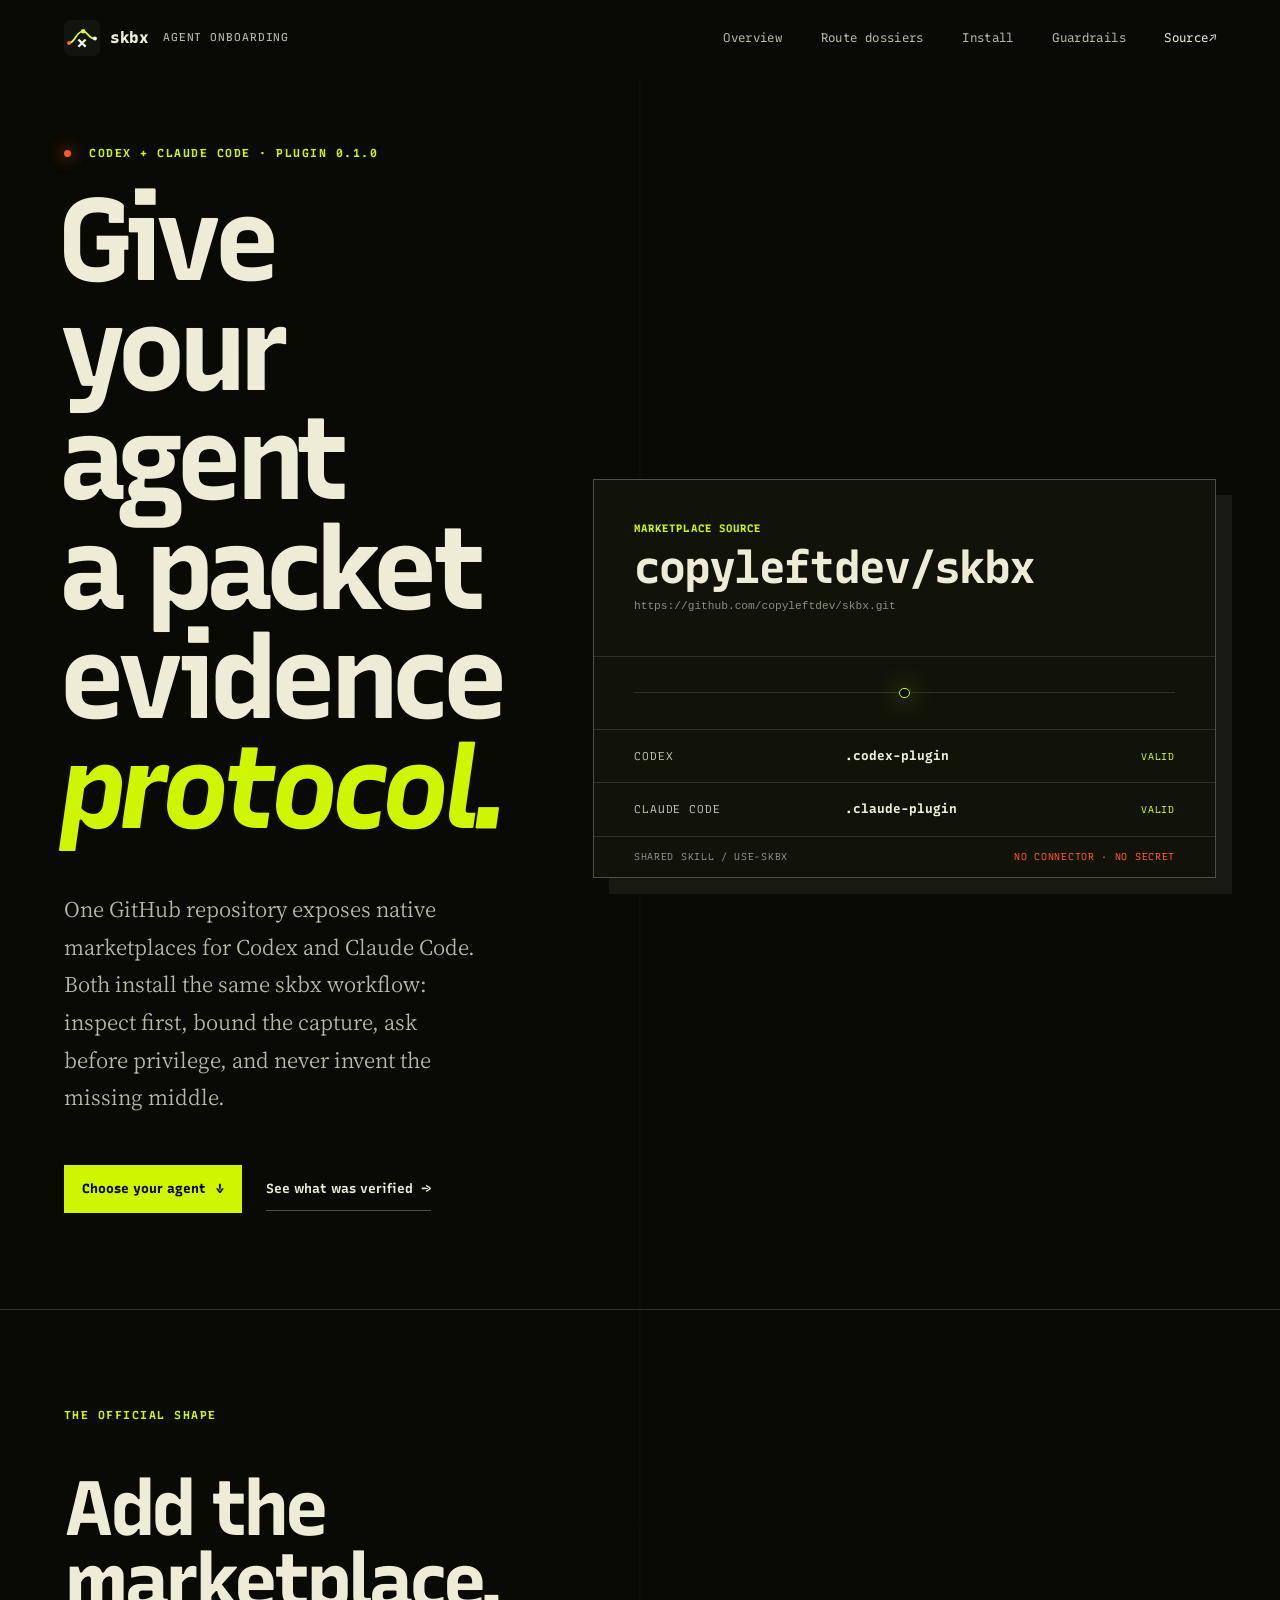
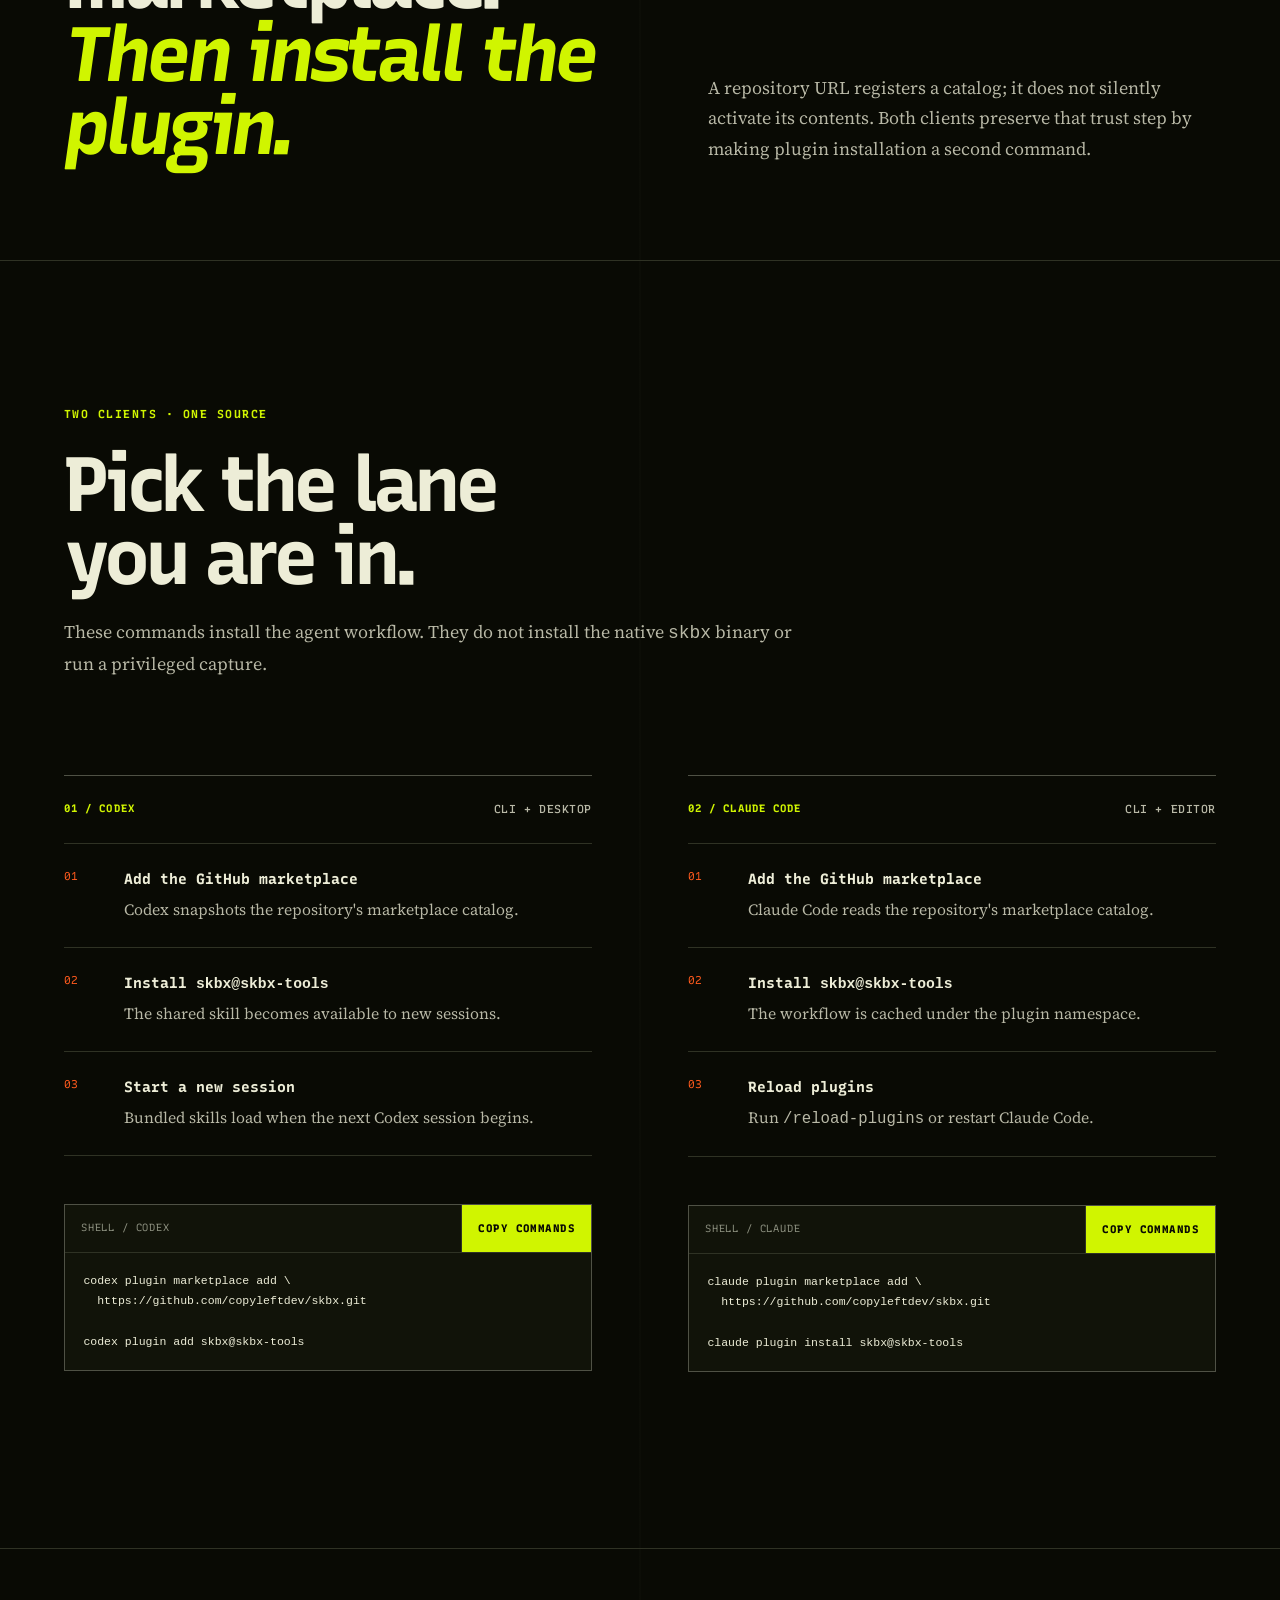
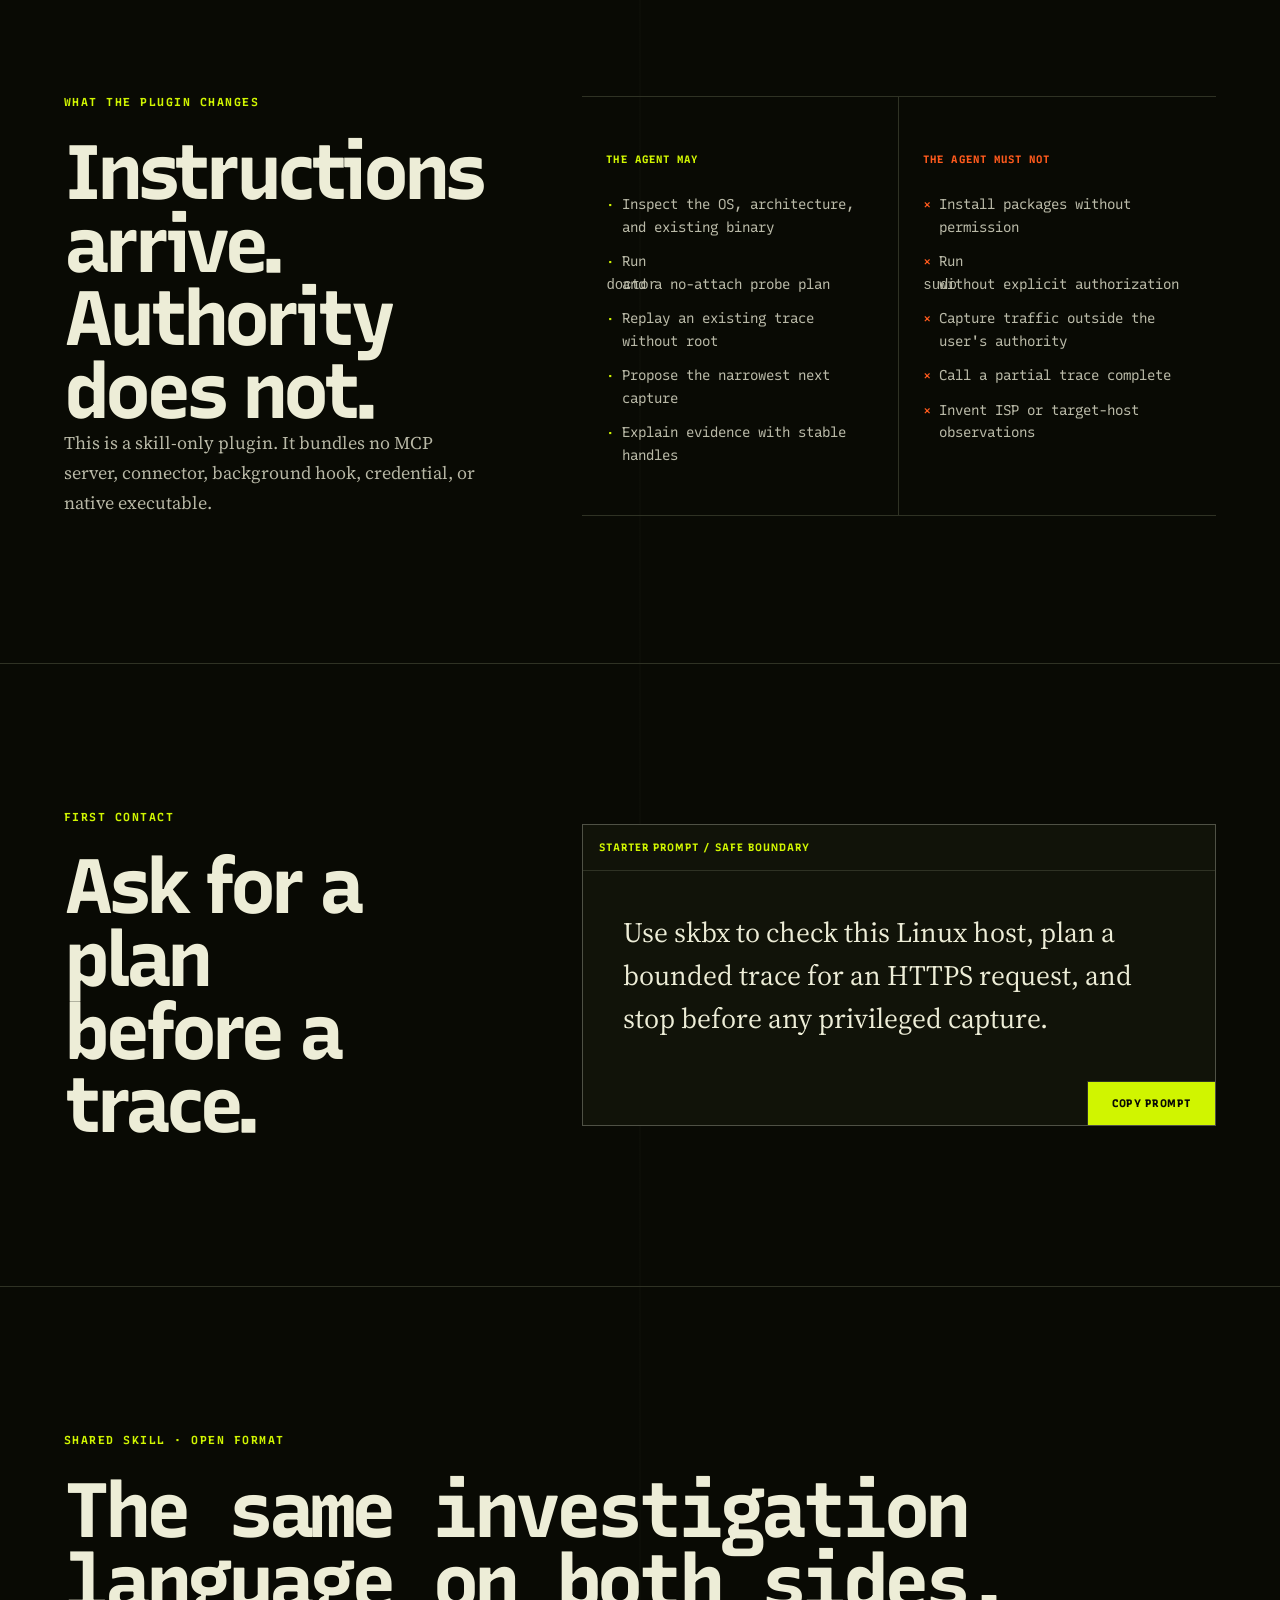
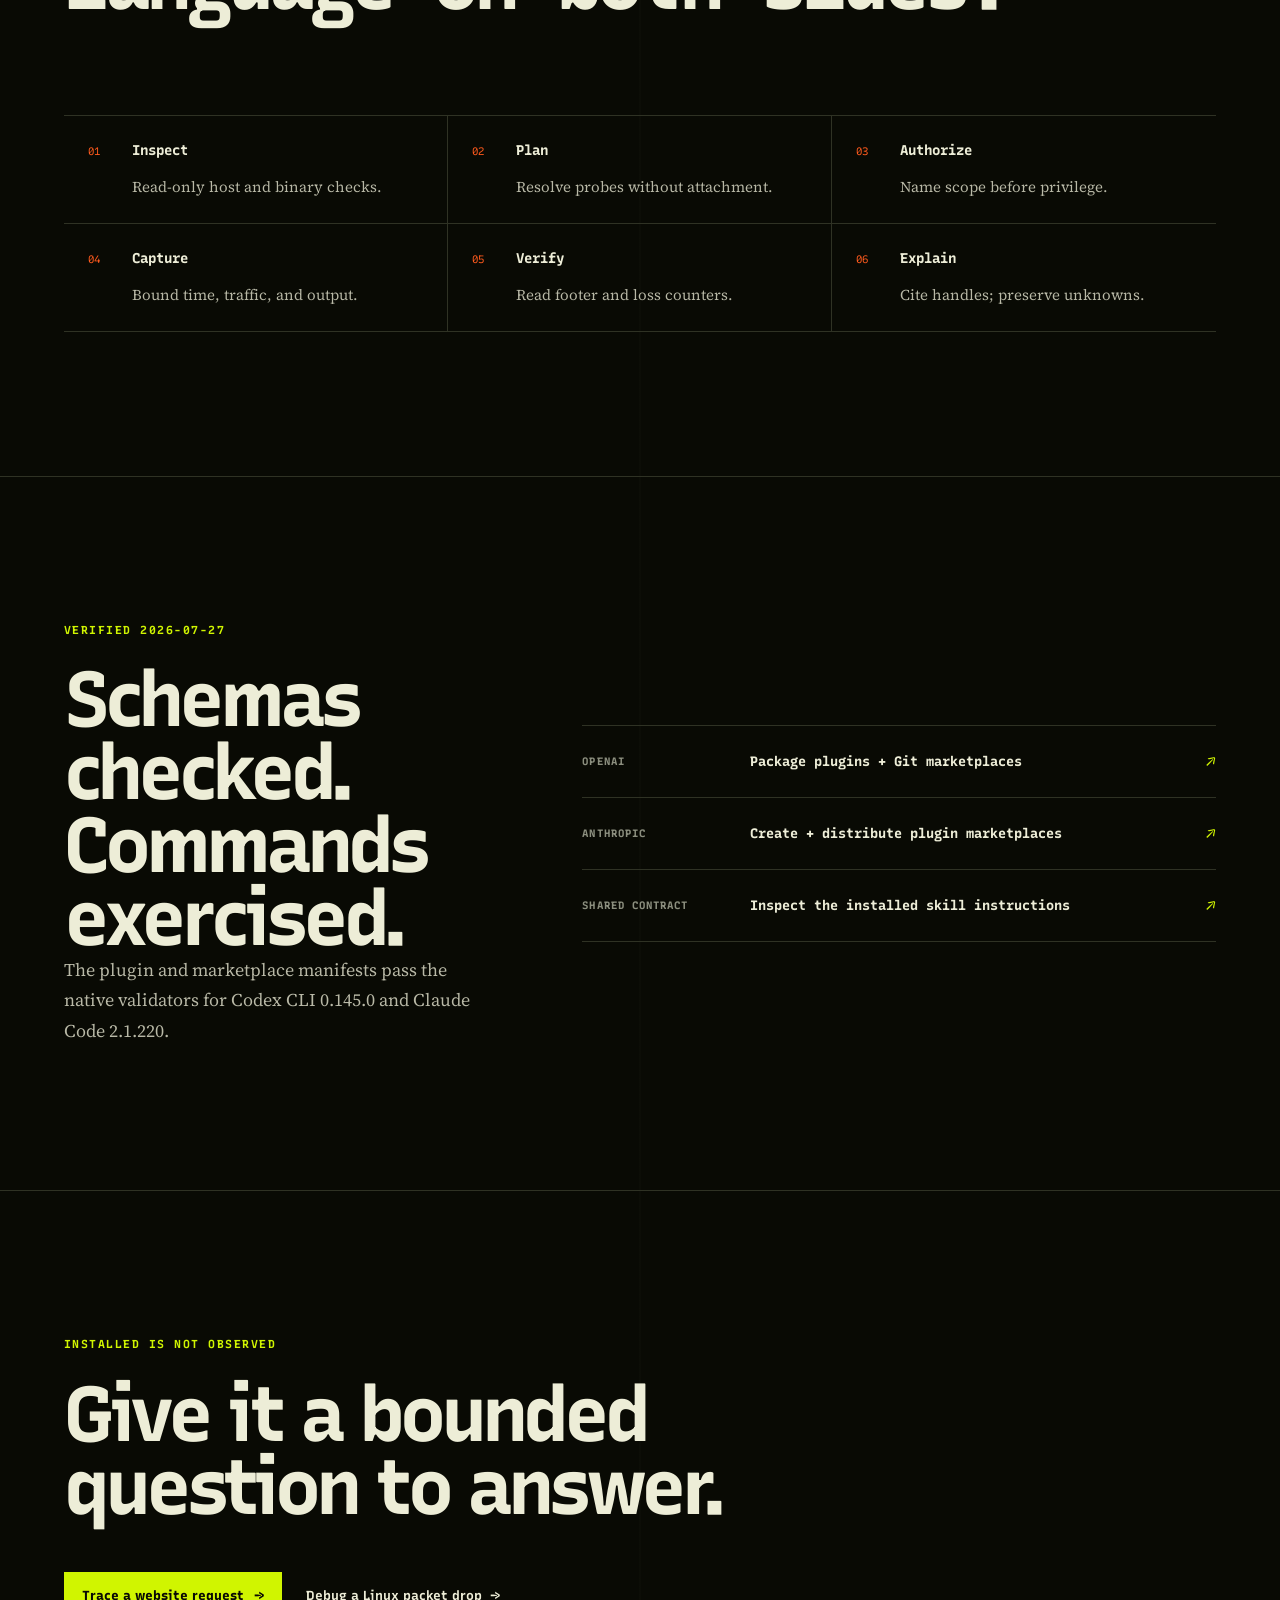
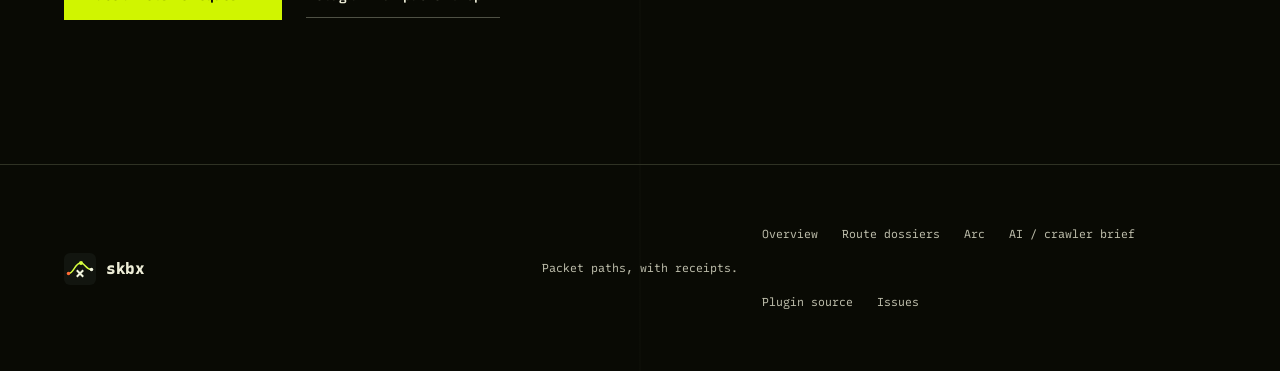
==== commit de47e82c: "Add bounded route dossiers" ====
--- a/docs/agents.html
+++ b/docs/agents.html
@@ -105,6 +105,7 @@
     </a>
     <nav aria-label="Agent onboarding navigation">
       <a href="./">Overview</a>
+      <a href="route.html">Route dossiers</a>
       <a href="#install">Install</a>
       <a href="#guardrails">Guardrails</a>
       <a class="nav-github" href="https://github.com/copyleftdev/skbx/tree/main/plugins/skbx">Source <span aria-hidden="true">↗</span></a>
@@ -387,6 +388,7 @@
     <p>Packet paths, with receipts.</p>
     <div>
       <a href="./">Overview</a>
+      <a href="route.html">Route dossiers</a>
       <a href="arc.html">Arc</a>
       <a href="llms.txt">AI / crawler brief</a>
       <a href="https://github.com/copyleftdev/skbx/tree/main/plugins/skbx">Plugin source</a>
--- a/docs/styles.css
+++ b/docs/styles.css
@@ -487,6 +487,7 @@
 .incident,
 .contract,
 .reliability,
+.route-brief,
 .arc-brief,
 .field-guide,
 .agent-contract,
@@ -519,6 +520,7 @@
 .flight-intro h2,
 .contract-heading h2,
 .reliability-copy h2,
+.route-brief h2,
 .arc-brief h2,
 .field-guide h2,
 .agent-contract h2,
@@ -1120,6 +1122,195 @@
 }
 
 /* Arc mission control */
+
+.route-brief {
+  display: grid;
+  gap: var(--space-xl);
+  padding-block: var(--space-2xl);
+  border-top: 1px solid var(--line);
+  border-bottom: 1px solid var(--line);
+}
+
+.route-brief-copy {
+  display: grid;
+  align-content: center;
+}
+
+.route-brief h2 em {
+  color: var(--phosphor);
+  font-style: normal;
+  font-variation-settings: "slnt" -8;
+}
+
+.route-brief-copy > p:not(.section-kicker) {
+  max-width: 42rem;
+  margin: var(--space-md) 0 0;
+  color: var(--paper-300);
+}
+
+.route-brief-facts {
+  display: grid;
+  margin: var(--space-lg) 0 0;
+  border-top: 1px solid var(--line);
+}
+
+.route-brief-facts div {
+  display: grid;
+  grid-template-columns: minmax(5rem, 0.4fr) minmax(0, 1fr);
+  gap: var(--space-sm);
+  padding-block: var(--space-sm);
+  border-bottom: 1px solid var(--line);
+}
+
+.route-brief-facts dt,
+.route-brief-facts dd {
+  margin: 0;
+}
+
+.route-brief-facts dt {
+  color: var(--ink-500);
+  font-size: 0.68rem;
+  font-variation-settings: "MONO" 1;
+  letter-spacing: 0.08em;
+  text-transform: uppercase;
+}
+
+.route-brief-facts dd {
+  color: var(--paper-100);
+  font-size: 0.88rem;
+}
+
+.route-brief-visual {
+  display: grid;
+  min-width: 0;
+  align-self: center;
+  overflow: hidden;
+  border: 1px solid var(--ink-650);
+  background: var(--ink-900);
+  box-shadow: 1rem 1rem 0 var(--ink-850);
+  transition: border-color var(--duration-med), transform var(--duration-med) var(--ease-out);
+}
+
+.route-brief-head,
+.route-brief-foot {
+  display: flex;
+  justify-content: space-between;
+  gap: var(--space-sm);
+  padding: 0.7rem 0.85rem;
+  color: var(--ink-500);
+  font-size: 0.62rem;
+  font-variation-settings: "MONO" 1;
+  letter-spacing: 0.06em;
+  text-transform: uppercase;
+}
+
+.route-brief-head {
+  border-bottom: 1px solid var(--line);
+}
+
+.route-brief-head span:first-child,
+.route-brief-head span:last-child {
+  color: var(--phosphor);
+}
+
+.route-brief-foot {
+  border-top: 1px solid var(--line);
+}
+
+.route-brief-foot span:nth-child(2) {
+  color: var(--flare);
+}
+
+.route-brief-field {
+  position: relative;
+  min-height: 25rem;
+  background:
+    linear-gradient(var(--line) 1px, transparent 1px),
+    linear-gradient(90deg, var(--line) 1px, transparent 1px);
+  background-size: 3rem 3rem;
+}
+
+.route-brief-field svg {
+  position: absolute;
+  inset: 0;
+  width: 100%;
+  height: 100%;
+}
+
+.route-brief-shadow,
+.route-brief-line {
+  fill: none;
+  stroke-linecap: round;
+}
+
+.route-brief-shadow {
+  stroke: var(--ink-800);
+  stroke-width: 8;
+}
+
+.route-brief-line {
+  stroke: var(--phosphor);
+  stroke-dasharray: 0.035 0.025;
+  stroke-width: 2;
+}
+
+.brief-hop {
+  position: absolute;
+  display: grid;
+  justify-items: center;
+  gap: 0.25rem;
+  color: var(--paper-300);
+  font-size: 0.58rem;
+  font-variation-settings: "MONO" 1;
+  transform: translate(-50%, -50%);
+}
+
+.brief-hop i {
+  width: 0.9rem;
+  height: 0.9rem;
+  border: 2px solid var(--phosphor);
+  border-radius: 50%;
+  background: var(--ink-900);
+  box-shadow: 0 0 0 0.4rem var(--ink-900), 0 0 0 0.46rem var(--ink-650);
+}
+
+.brief-hop b {
+  color: var(--paper-100);
+  font-weight: 560;
+}
+
+.brief-hop small {
+  color: var(--ink-500);
+  font-size: 0.55rem;
+}
+
+.brief-hop.is-unknown i {
+  border-color: var(--ink-500);
+  border-style: dashed;
+}
+
+.brief-hop.is-unknown small {
+  color: var(--flare);
+}
+
+.brief-hop.is-target i {
+  border-color: var(--flare);
+  background: var(--flare);
+  box-shadow: 0 0 0 0.4rem var(--ink-900), 0 0 0 0.46rem var(--flare-dark), 0 0 1rem var(--flare-dark);
+}
+
+.brief-hop-1 { top: 80%; left: 9%; }
+.brief-hop-2 { top: 57%; left: 35%; }
+.brief-hop-3 { top: 64%; left: 53%; }
+.brief-hop-4 { top: 49%; left: 68%; }
+.brief-hop-5 { top: 24%; left: 91%; }
+
+@media (hover: hover) {
+  .route-brief-visual:hover {
+    border-color: var(--phosphor-dim);
+    transform: translate(-0.2rem, -0.2rem);
+  }
+}
 
 .arc-brief {
   display: grid;
@@ -3358,6 +3549,7 @@
 
   .contract,
   .reliability,
+  .route-brief,
   .arc-brief,
   .field-guide,
   .agent-contract {
@@ -3560,3 +3752,1073 @@
     opacity: 1;
   }
 }
+
+/* Route dossiers */
+
+.route-page {
+  --route-reading: "Source Serif 4", Georgia, serif;
+  background:
+    linear-gradient(to right, transparent 49.95%, color-mix(in oklch, var(--line) 38%, transparent) 50%, transparent 50.05%),
+    var(--ink-950);
+}
+
+.route-page .site-header {
+  background: var(--ink-950);
+}
+
+.route-header nav a:not(.nav-github) {
+  display: none;
+}
+
+.route-page code,
+.route-page .route-hero-facts,
+.route-page .route-scope,
+.route-page .route-workbench,
+.route-page .route-evidence-ledger,
+.route-page .route-budget-sheet,
+.route-page .route-record,
+.route-page .route-handoff,
+.route-page .route-boundary-rules {
+  font-variation-settings: "MONO" 1, "CASL" 0;
+  font-variant-ligatures: none;
+}
+
+.route-hero,
+.route-verdict,
+.route-lab,
+.route-evidence,
+.route-budget,
+.route-contract,
+.route-boundaries,
+.route-install {
+  width: min(100%, var(--max));
+  margin-inline: auto;
+  padding-inline: var(--page);
+}
+
+.route-hero {
+  display: grid;
+  gap: var(--space-xl);
+  min-height: 100svh;
+  align-content: center;
+  padding-top: clamp(8rem, 16vh, 11rem);
+  padding-bottom: var(--space-xl);
+  border-bottom: 1px solid var(--line);
+}
+
+.route-hero-copy {
+  align-self: center;
+}
+
+.route-hero h1 {
+  max-width: 12ch;
+  font-size: clamp(3.2rem, 9.4vw, 8.7rem);
+}
+
+.route-hero-deck {
+  max-width: 44rem;
+  margin: var(--space-lg) 0 0;
+  color: var(--paper-300);
+  font-family: var(--route-reading);
+  font-size: clamp(1.08rem, 1.8vw, 1.42rem);
+  line-height: 1.68;
+}
+
+.route-hero-deck code {
+  color: var(--paper-100);
+  font-family: var(--font);
+  font-size: 0.88em;
+}
+
+.route-hero-actions {
+  display: flex;
+  flex-wrap: wrap;
+  align-items: center;
+  gap: var(--space-md);
+  margin-top: var(--space-lg);
+}
+
+.route-hero-facts {
+  display: grid;
+  margin: var(--space-md) 0 0;
+  border-top: 1px solid var(--line);
+}
+
+.route-hero-facts div {
+  display: grid;
+  grid-template-columns: 5.5rem minmax(0, 1fr);
+  gap: var(--space-sm);
+  padding-block: var(--space-sm);
+  border-bottom: 1px solid var(--line);
+}
+
+.route-hero-facts dt,
+.route-hero-facts dd {
+  margin: 0;
+}
+
+.route-hero-facts dt {
+  color: var(--ink-500);
+  font-size: 0.64rem;
+  letter-spacing: 0.08em;
+  text-transform: uppercase;
+}
+
+.route-hero-facts dd {
+  color: var(--paper-100);
+  font-size: 0.76rem;
+}
+
+.route-scope {
+  min-width: 0;
+  margin: 0;
+  border: 1px solid var(--ink-650);
+  background: var(--ink-900);
+  box-shadow: 1rem 1rem 0 var(--ink-850);
+}
+
+.route-scope-chrome,
+.route-scope figcaption {
+  display: flex;
+  justify-content: space-between;
+  gap: var(--space-sm);
+  padding: 0.7rem 0.85rem;
+  color: var(--ink-500);
+  font-size: 0.62rem;
+  letter-spacing: 0.06em;
+  text-transform: uppercase;
+}
+
+.route-scope-chrome {
+  border-bottom: 1px solid var(--line);
+}
+
+.route-scope-chrome span:first-child,
+.route-scope-chrome span:last-child {
+  color: var(--phosphor);
+}
+
+.route-scope-chrome i {
+  display: inline-block;
+  width: 0.42rem;
+  height: 0.42rem;
+  margin-right: 0.35rem;
+  border-radius: 50%;
+  background: currentColor;
+  box-shadow: 0 0 0.7rem currentColor;
+}
+
+.route-scope svg {
+  display: block;
+  width: 100%;
+  height: auto;
+}
+
+.scope-grid-line {
+  fill: none;
+  stroke: var(--line);
+  stroke-width: 1;
+}
+
+.scope-zones text {
+  fill: var(--ink-500);
+  font-family: var(--font);
+  font-size: 11px;
+  font-variation-settings: "MONO" 1;
+  letter-spacing: 0.08em;
+}
+
+.scope-zones path {
+  fill: none;
+  stroke: var(--line);
+  stroke-dasharray: 4 9;
+}
+
+.scope-path {
+  fill: none;
+  stroke: var(--phosphor);
+  stroke-dasharray: 0.035 0.025;
+  stroke-linecap: round;
+  stroke-width: 2;
+}
+
+.scope-path-shadow {
+  stroke: var(--ink-800);
+  stroke-dasharray: none;
+  stroke-width: 8;
+}
+
+.scope-node circle {
+  fill: var(--ink-900);
+  stroke: var(--phosphor);
+  stroke-width: 2;
+}
+
+.scope-node text {
+  fill: var(--paper-300);
+  font-family: var(--font);
+  font-size: 11px;
+  font-variation-settings: "MONO" 1;
+  letter-spacing: 0.06em;
+  text-anchor: middle;
+}
+
+.scope-node.scope-unknown circle {
+  stroke: var(--ink-500);
+  stroke-dasharray: 3 4;
+}
+
+.scope-node.scope-unknown text {
+  fill: var(--flare);
+}
+
+.scope-node.scope-target circle {
+  fill: var(--flare);
+  stroke: var(--flare);
+}
+
+.scope-packet {
+  fill: var(--phosphor);
+  filter: drop-shadow(0 0 0.7rem var(--phosphor));
+  animation: route-scope-pulse 1.8s var(--ease-in-out) infinite;
+  transform-box: fill-box;
+  transform-origin: center;
+}
+
+@keyframes route-scope-pulse {
+  50% { opacity: 0.38; transform: scale(0.65); }
+}
+
+.route-scope figcaption {
+  border-top: 1px solid var(--line);
+}
+
+.route-scope figcaption span:last-child {
+  color: var(--flare);
+}
+
+.route-verdict {
+  display: grid;
+  gap: var(--space-lg);
+  padding-block: var(--space-2xl);
+  border-bottom: 1px solid var(--line);
+}
+
+.route-verdict h2,
+.route-lab h2,
+.route-evidence h2,
+.route-budget h2,
+.route-contract h2,
+.route-boundaries h2,
+.route-install h2 {
+  margin-left: -0.04em;
+  font-size: clamp(2.7rem, 7vw, 6.8rem);
+  letter-spacing: -0.06em;
+}
+
+.route-verdict > p:last-child {
+  max-width: 45rem;
+  margin: 0;
+  color: var(--paper-300);
+  font-family: var(--route-reading);
+  font-size: 1.2rem;
+  line-height: 1.7;
+}
+
+.route-lab {
+  padding-block: var(--space-2xl);
+  border-bottom: 1px solid var(--line);
+}
+
+.route-lab-heading {
+  max-width: 66rem;
+  margin-bottom: var(--space-xl);
+}
+
+.route-lab-heading > p:last-child {
+  max-width: 44rem;
+  margin: var(--space-md) 0 0;
+  color: var(--paper-300);
+  font-family: var(--route-reading);
+  font-size: 1.08rem;
+  line-height: 1.68;
+}
+
+.route-workbench {
+  display: grid;
+  gap: var(--space-lg);
+  align-items: stretch;
+}
+
+.route-plot {
+  position: relative;
+  min-width: 0;
+  overflow-x: auto;
+  border: 1px solid var(--ink-650);
+  background: var(--ink-900);
+}
+
+.route-scroll-hint {
+  position: sticky;
+  z-index: 4;
+  left: 0;
+  width: 100%;
+  margin: 0;
+  padding: 0.65rem 0.9rem;
+  border-bottom: 1px solid var(--line);
+  background: var(--ink-850);
+  color: var(--flare);
+  font-size: 0.62rem;
+  letter-spacing: 0.06em;
+  text-transform: uppercase;
+}
+
+.route-plot-head,
+.route-plot-foot {
+  display: flex;
+  min-width: 43rem;
+  align-items: center;
+  justify-content: space-between;
+  gap: var(--space-sm);
+  padding: 0.75rem 0.9rem;
+  color: var(--ink-500);
+  font-size: 0.62rem;
+  letter-spacing: 0.06em;
+  text-transform: uppercase;
+}
+
+.route-plot-head {
+  border-bottom: 1px solid var(--line);
+}
+
+.route-plot-head span:first-child {
+  color: var(--phosphor);
+}
+
+.route-plot-foot {
+  border-top: 1px solid var(--line);
+}
+
+.route-plot-field {
+  position: relative;
+  min-width: 43rem;
+  min-height: 28rem;
+  overflow: hidden;
+  background:
+    linear-gradient(var(--line) 1px, transparent 1px),
+    linear-gradient(90deg, var(--line) 1px, transparent 1px);
+  background-size: 3rem 3rem;
+}
+
+.route-plot-field svg {
+  position: absolute;
+  inset: 0;
+  width: 100%;
+  height: 100%;
+}
+
+.route-zone-labels {
+  position: absolute;
+  inset: 0;
+  display: grid;
+  grid-template-columns: repeat(5, 1fr);
+}
+
+.route-zone-labels span {
+  padding: 0.65rem;
+  border-right: 1px dashed var(--line);
+  color: var(--ink-500);
+  font-size: 0.58rem;
+  letter-spacing: 0.08em;
+}
+
+.route-zone-labels span:last-child {
+  border-right: 0;
+}
+
+.route-plot-shadow,
+.route-plot-line {
+  fill: none;
+  stroke-linecap: round;
+}
+
+.route-plot-shadow {
+  stroke: var(--ink-800);
+  stroke-width: 9;
+  vector-effect: non-scaling-stroke;
+}
+
+.route-plot-line {
+  stroke: var(--phosphor);
+  stroke-dasharray: 0.025 0.02;
+  stroke-width: 2;
+  vector-effect: non-scaling-stroke;
+}
+
+.route-hop {
+  position: absolute;
+  z-index: 2;
+  top: var(--hop-y);
+  left: var(--hop-x);
+  display: grid;
+  width: 4.5rem;
+  min-height: 4.8rem;
+  justify-items: center;
+  gap: 0.2rem;
+  padding: 0;
+  border: 0;
+  background: transparent;
+  cursor: pointer;
+  transform: translate(-50%, -50%);
+}
+
+.route-hop span,
+.route-hop small {
+  color: var(--paper-300);
+  font-size: 0.6rem;
+  letter-spacing: 0.05em;
+}
+
+.route-hop i {
+  display: block;
+  width: 1.05rem;
+  height: 1.05rem;
+  border: 2px solid var(--phosphor);
+  border-radius: 50%;
+  background: var(--ink-900);
+  box-shadow: 0 0 0 0.48rem var(--ink-900), 0 0 0 0.55rem var(--ink-650);
+  transition: background var(--duration-fast), box-shadow var(--duration-med), transform var(--duration-med) var(--ease-out);
+}
+
+.route-hop.is-unknown i {
+  border-color: var(--ink-500);
+  border-style: dashed;
+}
+
+.route-hop.is-target i {
+  border-color: var(--flare);
+}
+
+.route-hop.is-selected i {
+  background: var(--phosphor);
+  box-shadow: 0 0 0 0.48rem var(--ink-900), 0 0 0 0.55rem var(--phosphor-dim), 0 0 1.1rem var(--phosphor-dim);
+  transform: scale(1.12);
+}
+
+.route-hop.is-selected.is-unknown i {
+  background: var(--flare);
+  border-color: var(--flare);
+  box-shadow: 0 0 0 0.48rem var(--ink-900), 0 0 0 0.55rem var(--flare-dark), 0 0 1.1rem var(--flare-dark);
+}
+
+@media (hover: hover) {
+  .route-hop:hover i {
+    transform: scale(1.12);
+  }
+}
+
+.hop-dossier {
+  display: flex;
+  min-width: 0;
+  flex-direction: column;
+  border-top: 1px solid var(--ink-650);
+  border-bottom: 1px solid var(--ink-650);
+  background: var(--ink-900);
+}
+
+.hop-dossier-head {
+  display: flex;
+  justify-content: space-between;
+  gap: var(--space-sm);
+  padding: 0.75rem 0;
+  border-bottom: 1px solid var(--line);
+  color: var(--ink-500);
+  font-size: 0.62rem;
+  letter-spacing: 0.06em;
+}
+
+.hop-dossier-head strong {
+  color: var(--phosphor);
+  font-weight: 630;
+  text-transform: uppercase;
+}
+
+.hop-dossier[data-state="unknown"] .hop-dossier-head strong {
+  color: var(--flare);
+}
+
+.hop-dossier[data-state="target"] .hop-dossier-head strong {
+  color: var(--paper-100);
+}
+
+.hop-dossier dl {
+  margin: 0;
+}
+
+.hop-dossier dl div {
+  display: grid;
+  grid-template-columns: minmax(7rem, 0.7fr) minmax(0, 1.3fr);
+  gap: var(--space-sm);
+  padding-block: var(--space-sm);
+  border-bottom: 1px solid var(--line);
+}
+
+.hop-dossier dt,
+.hop-dossier dd {
+  margin: 0;
+  font-size: 0.72rem;
+}
+
+.hop-dossier dt {
+  color: var(--ink-500);
+}
+
+.hop-dossier dd {
+  color: var(--paper-100);
+  overflow-wrap: anywhere;
+}
+
+.dossier-claim,
+.dossier-unknown {
+  padding-block: var(--space-md);
+  border-bottom: 1px solid var(--line);
+}
+
+.dossier-claim span,
+.dossier-unknown span {
+  color: var(--phosphor);
+  font-size: 0.62rem;
+  letter-spacing: 0.08em;
+}
+
+.dossier-unknown span {
+  color: var(--flare);
+}
+
+.dossier-claim p,
+.dossier-unknown p {
+  margin: var(--space-xs) 0 0;
+  color: var(--paper-300);
+  font-family: var(--route-reading);
+  line-height: 1.55;
+}
+
+.hop-dossier > code {
+  display: block;
+  margin-top: auto;
+  padding-top: var(--space-md);
+  color: var(--ink-500);
+  font-size: 0.65rem;
+}
+
+.route-demo-note {
+  max-width: 50rem;
+  margin: var(--space-md) 0 0;
+  color: var(--ink-500);
+  font-size: 0.75rem;
+}
+
+.route-evidence {
+  padding-block: var(--space-2xl);
+  border-bottom: 1px solid var(--line);
+}
+
+.route-evidence > header {
+  margin-bottom: var(--space-xl);
+}
+
+.route-evidence-ledger {
+  display: grid;
+  border-top: 1px solid var(--line);
+}
+
+.route-evidence-ledger article {
+  position: relative;
+  display: grid;
+  gap: var(--space-sm);
+  padding-block: var(--space-lg);
+  border-bottom: 1px solid var(--line);
+}
+
+.route-evidence-ledger article::after {
+  position: absolute;
+  top: var(--space-lg);
+  right: 0;
+  width: 3.5rem;
+  height: 1px;
+  background: var(--phosphor);
+  content: "";
+}
+
+.route-evidence-ledger article[data-level="enriched"]::after {
+  background: repeating-linear-gradient(90deg, var(--phosphor) 0 0.6rem, transparent 0.6rem 0.78rem);
+}
+
+.route-evidence-ledger article[data-level="candidate"]::after {
+  background: repeating-linear-gradient(90deg, var(--flare) 0 0.35rem, transparent 0.35rem 0.65rem);
+}
+
+.route-evidence-ledger article[data-level="unknown"]::after {
+  background: repeating-linear-gradient(90deg, var(--ink-500) 0 0.12rem, transparent 0.12rem 0.55rem);
+}
+
+.route-evidence-ledger span {
+  color: var(--ink-500);
+  font-size: 0.66rem;
+  letter-spacing: 0.08em;
+}
+
+.route-evidence-ledger article[data-level="observed"] span,
+.route-evidence-ledger article[data-level="enriched"] span {
+  color: var(--phosphor);
+}
+
+.route-evidence-ledger article[data-level="candidate"] span {
+  color: var(--flare);
+}
+
+.route-evidence-ledger h3 {
+  max-width: 14ch;
+  font-size: clamp(1.7rem, 3vw, 2.7rem);
+  letter-spacing: -0.045em;
+}
+
+.route-evidence-ledger p {
+  max-width: 35rem;
+  margin: 0;
+  color: var(--paper-300);
+  font-family: var(--route-reading);
+  font-size: 1.02rem;
+  line-height: 1.62;
+}
+
+.route-budget,
+.route-contract {
+  display: grid;
+  gap: var(--space-xl);
+  padding-block: var(--space-2xl);
+  border-bottom: 1px solid var(--line);
+}
+
+.route-budget-copy > p:last-child,
+.route-contract > div:first-child > p:last-child {
+  max-width: 42rem;
+  margin: var(--space-md) 0 0;
+  color: var(--paper-300);
+  font-family: var(--route-reading);
+  font-size: 1.06rem;
+  line-height: 1.68;
+}
+
+.route-budget-sheet {
+  align-self: center;
+  border-top: 1px solid var(--ink-650);
+  border-bottom: 1px solid var(--ink-650);
+}
+
+.route-budget-equation {
+  display: grid;
+  gap: var(--space-sm);
+  padding-block: var(--space-lg);
+}
+
+.route-budget-equation span {
+  display: flex;
+  align-items: baseline;
+  justify-content: space-between;
+  gap: var(--space-md);
+  color: var(--paper-300);
+  font-size: 0.7rem;
+  text-transform: uppercase;
+}
+
+.route-budget-equation b {
+  color: var(--paper-100);
+  font-size: clamp(2.2rem, 6vw, 4.3rem);
+  font-weight: 690;
+  letter-spacing: -0.06em;
+}
+
+.route-budget-equation i {
+  display: none;
+  color: var(--ink-500);
+  font-size: 1.2rem;
+  font-style: normal;
+}
+
+.route-budget-equation .route-budget-total b {
+  color: var(--flare);
+}
+
+.route-budget-sheet dl {
+  margin: 0;
+  border-top: 1px solid var(--line);
+}
+
+.route-budget-sheet dl div {
+  display: grid;
+  grid-template-columns: minmax(8rem, 0.75fr) minmax(0, 1.25fr);
+  gap: var(--space-md);
+  padding-block: var(--space-sm);
+  border-bottom: 1px solid var(--line);
+}
+
+.route-budget-sheet dt,
+.route-budget-sheet dd {
+  margin: 0;
+  font-size: 0.72rem;
+}
+
+.route-budget-sheet dt {
+  color: var(--ink-500);
+}
+
+.route-budget-sheet dd {
+  color: var(--paper-100);
+}
+
+.route-budget-sheet pre {
+  margin: 0;
+  overflow-x: auto;
+  padding: var(--space-md) 0;
+  color: var(--phosphor);
+  font-size: 0.72rem;
+  line-height: 1.7;
+}
+
+.route-record {
+  align-self: center;
+  min-width: 0;
+  border: 1px solid var(--ink-650);
+  background: var(--ink-900);
+  box-shadow: 1rem 1rem 0 var(--ink-850);
+}
+
+.route-record header,
+.route-record footer {
+  display: flex;
+  justify-content: space-between;
+  gap: var(--space-sm);
+  padding: 0.75rem 0.9rem;
+  color: var(--ink-500);
+  font-size: 0.62rem;
+  letter-spacing: 0.06em;
+  text-transform: uppercase;
+}
+
+.route-record header {
+  border-bottom: 1px solid var(--line);
+}
+
+.route-record footer {
+  border-top: 1px solid var(--line);
+}
+
+.route-record p {
+  display: grid;
+  grid-template-columns: 2.7rem minmax(0, 1fr);
+  margin: 0;
+  border-bottom: 1px solid var(--line);
+}
+
+.route-record p > span {
+  padding: 0.75rem 0;
+  border-right: 1px solid var(--line);
+  color: var(--ink-500);
+  font-size: 0.65rem;
+  text-align: center;
+}
+
+.route-record p code {
+  overflow-x: auto;
+  padding: 0.75rem;
+  color: var(--paper-300);
+  font-size: 0.68rem;
+  white-space: nowrap;
+}
+
+.route-record p code b {
+  color: var(--phosphor);
+  font-weight: 530;
+}
+
+.route-record p.is-unknown {
+  background: var(--ink-850);
+}
+
+.route-record p.is-unknown code b {
+  color: var(--flare);
+}
+
+.route-record p.is-footer {
+  border-bottom: 0;
+}
+
+.route-boundaries {
+  padding-block: var(--space-2xl);
+  border-bottom: 1px solid var(--line);
+}
+
+.route-boundaries > header {
+  margin-bottom: var(--space-xl);
+}
+
+.route-handoff {
+  display: grid;
+  gap: var(--space-lg);
+  align-items: center;
+  padding-block: var(--space-lg);
+  border-top: 1px solid var(--ink-650);
+  border-bottom: 1px solid var(--ink-650);
+}
+
+.route-handoff article > span,
+.route-handoff-link > span {
+  color: var(--ink-500);
+  font-size: 0.64rem;
+  letter-spacing: 0.09em;
+}
+
+.route-handoff article strong {
+  display: block;
+  margin-top: var(--space-sm);
+  color: var(--paper-100);
+  font-size: clamp(1.8rem, 4vw, 3rem);
+  letter-spacing: -0.04em;
+}
+
+.route-handoff article p {
+  max-width: 34rem;
+  margin: var(--space-sm) 0 0;
+  color: var(--paper-300);
+  font-family: var(--route-reading);
+  line-height: 1.6;
+}
+
+.route-handoff-link {
+  display: grid;
+  grid-template-columns: repeat(4, 1fr);
+  gap: var(--space-sm);
+  align-items: center;
+}
+
+.route-handoff-link > span,
+.route-handoff-link > small {
+  grid-column: 1 / -1;
+}
+
+.route-handoff-link i {
+  position: relative;
+  height: 1px;
+  background: var(--phosphor);
+}
+
+.route-handoff-link i::after {
+  position: absolute;
+  top: 50%;
+  right: 0;
+  width: 0.5rem;
+  height: 0.5rem;
+  border: 1px solid var(--phosphor);
+  border-radius: 50%;
+  background: var(--ink-950);
+  content: "";
+  transform: translateY(-50%);
+}
+
+.route-handoff-link i.is-unknown {
+  background: repeating-linear-gradient(90deg, var(--ink-500) 0 0.2rem, transparent 0.2rem 0.45rem);
+}
+
+.route-handoff-link i.is-unknown::after {
+  border-color: var(--flare);
+  border-style: dashed;
+}
+
+.route-handoff-link small {
+  color: var(--ink-500);
+  font-size: 0.62rem;
+}
+
+.route-boundary-rules {
+  display: grid;
+  margin-top: var(--space-lg);
+  border-top: 1px solid var(--line);
+}
+
+.route-boundary-rules p {
+  display: grid;
+  grid-template-columns: 2rem minmax(0, 1fr);
+  gap: var(--space-sm);
+  margin: 0;
+  padding-block: var(--space-md);
+  border-bottom: 1px solid var(--line);
+  color: var(--paper-300);
+  font-size: 0.86rem;
+}
+
+.route-boundary-rules span {
+  color: var(--flare);
+  font-size: 0.66rem;
+}
+
+.route-install {
+  position: relative;
+  overflow: hidden;
+  padding-block: var(--space-2xl);
+  text-align: center;
+}
+
+.route-install .section-kicker {
+  color: var(--flare);
+}
+
+.route-install h2 {
+  font-size: clamp(3.2rem, 9vw, 8.5rem);
+}
+
+@media (min-width: 40rem) {
+  .route-header nav a:not(.nav-github) {
+    display: inline-flex;
+  }
+
+  .route-hero-facts {
+    grid-template-columns: repeat(3, minmax(0, 1fr));
+  }
+
+  .route-hero-facts div {
+    display: block;
+    padding-right: var(--space-sm);
+  }
+
+  .route-hero-facts div:not(:last-child) {
+    border-right: 1px solid var(--line);
+  }
+
+  .route-hero-facts div:not(:first-child) {
+    padding-left: var(--space-sm);
+  }
+
+  .route-hero-facts dd {
+    margin-top: 0.3rem;
+  }
+
+  .route-evidence-ledger {
+    grid-template-columns: repeat(2, minmax(0, 1fr));
+  }
+
+  .route-evidence-ledger article {
+    padding-inline: var(--space-md);
+  }
+
+  .route-evidence-ledger article:nth-child(odd) {
+    padding-left: 0;
+    border-right: 1px solid var(--line);
+  }
+
+  .route-evidence-ledger article:nth-child(even) {
+    padding-right: 0;
+  }
+
+  .route-budget-equation {
+    grid-template-columns: 1fr auto 1fr auto 1.15fr;
+    align-items: center;
+  }
+
+  .route-budget-equation span {
+    display: block;
+  }
+
+  .route-budget-equation b {
+    display: block;
+  }
+
+  .route-budget-equation i {
+    display: block;
+  }
+}
+
+@media (min-width: 52rem) {
+  .route-hero {
+    grid-template-columns: minmax(20rem, 0.84fr) minmax(28rem, 1.16fr);
+    align-items: center;
+  }
+
+  .route-verdict {
+    grid-template-columns: minmax(0, 1.08fr) minmax(22rem, 0.92fr);
+    align-items: end;
+  }
+
+  .route-verdict .section-kicker {
+    grid-column: 1 / -1;
+  }
+
+  .route-workbench {
+    grid-template-columns: minmax(36rem, 1.3fr) minmax(18rem, 0.7fr);
+  }
+
+  .route-scroll-hint {
+    display: none;
+  }
+
+  .route-plot-head,
+  .route-plot-foot,
+  .route-plot-field {
+    min-width: 0;
+  }
+
+  .route-evidence-ledger {
+    grid-template-columns: repeat(4, minmax(0, 1fr));
+  }
+
+  .route-evidence-ledger article {
+    padding-right: var(--space-md);
+    padding-left: var(--space-md);
+    border-right: 1px solid var(--line);
+  }
+
+  .route-evidence-ledger article:first-child {
+    padding-left: 0;
+  }
+
+  .route-evidence-ledger article:last-child {
+    padding-right: 0;
+    border-right: 0;
+  }
+
+  .route-budget,
+  .route-contract {
+    grid-template-columns: minmax(0, 0.8fr) minmax(27rem, 1.2fr);
+    align-items: center;
+  }
+
+  .route-handoff {
+    grid-template-columns: minmax(15rem, 0.8fr) minmax(18rem, 1.2fr) minmax(15rem, 0.8fr);
+  }
+
+  .route-boundary-rules {
+    grid-template-columns: repeat(2, minmax(0, 1fr));
+  }
+
+  .route-boundary-rules p:nth-child(odd) {
+    padding-right: var(--space-md);
+    border-right: 1px solid var(--line);
+  }
+
+  .route-boundary-rules p:nth-child(even) {
+    padding-left: var(--space-md);
+  }
+}
+
+@media (min-width: 72rem) {
+  .route-hero h1 {
+    font-size: clamp(5rem, 7.2vw, 8.7rem);
+  }
+}
+
+@media (pointer: coarse) {
+  .route-hop {
+    min-width: 4.5rem;
+    min-height: 5rem;
+  }
+}
